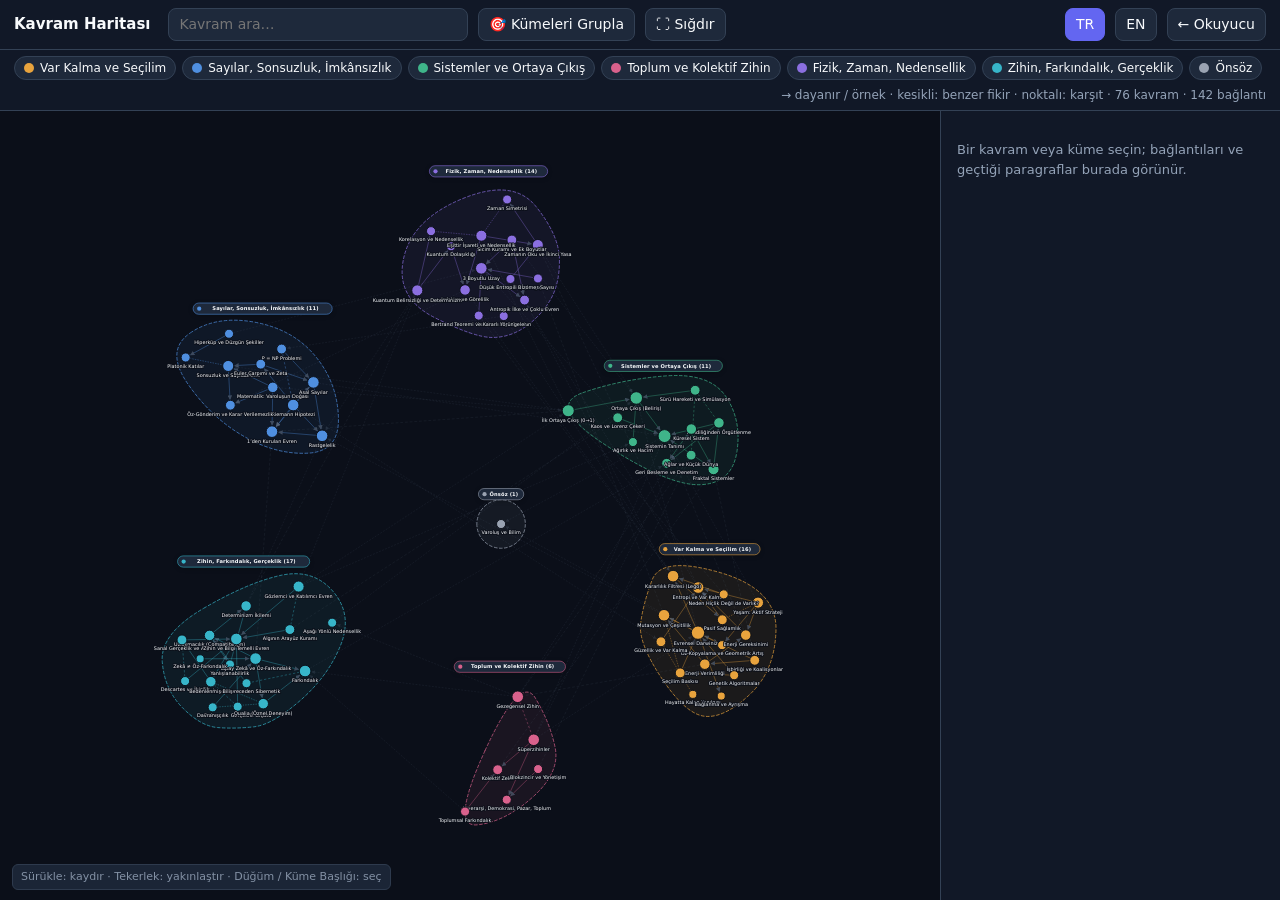
==== graph.html @ cb20a388 "Add files via upload" ====
<!DOCTYPE html>
<html lang="tr" data-theme="dark">
<head>
<meta charset="UTF-8">
<meta name="viewport" content="width=device-width, initial-scale=1">
<title>Kavram Haritası — Varoluşun Detaylı İncelemesi</title>
<style>
:root{--bg:#0B0F19;--panel:#111827;--card:#1E293B;--text:#F8FAFC;--muted:#94A3B8;--line:#334155;--accent:#6366F1;--edge:#64748B}
[data-theme=light]{--bg:#F8FAFC;--panel:#FFFFFF;--card:#F1F5F9;--text:#0F172A;--muted:#64748B;--line:#CBD5E1;--edge:#94A3B8}
[data-theme=sepia]{--bg:#F4ECD8;--panel:#FBF5E6;--card:#EADFC4;--text:#433422;--muted:#7A6A55;--line:#CDBF9F;--edge:#A8977a}
*{box-sizing:border-box}
html,body{height:100%;margin:0}
body{background:var(--bg);color:var(--text);font:14px/1.5 Inter,system-ui,sans-serif;display:flex;flex-direction:column;overflow:hidden}
header{display:flex;gap:10px;align-items:center;padding:8px 14px;background:var(--panel);border-bottom:1px solid var(--line);flex-wrap:wrap}
header h1{font-size:15px;margin:0 8px 0 0;white-space:nowrap}
input,button,a.btn{font:inherit;color:var(--text);background:var(--card);border:1px solid var(--line);border-radius:8px;padding:5px 10px;text-decoration:none;cursor:pointer;transition:background .15s, border-color .15s}
input{cursor:text;min-width:180px;flex:1;max-width:300px}
button.on{background:var(--accent);border-color:var(--accent);color:#fff}
button:hover,a.btn:hover{border-color:var(--accent)}
.spacer{flex:1}
#legend{display:flex;gap:6px;flex-wrap:wrap;padding:6px 14px;background:var(--panel);border-bottom:1px solid var(--line);align-items:center;font-size:12px;color:var(--muted)}
.chip{display:inline-flex;gap:6px;align-items:center;padding:2px 9px;border-radius:99px;border:1px solid var(--line);cursor:pointer;color:var(--text);background:var(--card);transition:opacity .15s, transform .15s, border-color .15s}
.chip i{width:10px;height:10px;border-radius:50%;display:inline-block}
.chip.off{opacity:.35}
.chip:hover{border-color:var(--accent)}
main{flex:1;display:flex;min-height:0}
#stage{flex:1;position:relative;min-width:0}
svg{width:100%;height:100%;display:block;touch-action:none;cursor:grab}
svg:active{cursor:grabbing}

/* Cluster Hulls & Badges */
.cluster-hull{fill-opacity:0.07;stroke-width:1.5;stroke-dasharray:6 5;stroke-linecap:round;stroke-linejoin:round;transition:fill-opacity .25s ease, stroke-opacity .25s ease, stroke-width .25s ease;cursor:pointer}
.cluster-hull:hover,.cluster-hull.highlight{fill-opacity:0.18;stroke-opacity:0.85;stroke-width:2.2}
.cluster-hull.dim{opacity:0.12}

.cluster-badge{cursor:pointer;user-select:none;transition:opacity .18s ease}
.cluster-badge rect{fill:var(--card);stroke:var(--line);stroke-width:1.2;rx:12px;filter:drop-shadow(0 2px 5px rgba(0,0,0,0.25));transition:stroke-width .18s ease, filter .18s ease}
.cluster-badge:hover rect,.cluster-badge.highlight rect{stroke-width:2.4px !important;filter:drop-shadow(0 3px 10px rgba(0,0,0,0.45))}
.cluster-badge text{font-size:11px;font-weight:600;letter-spacing:.02em;fill:var(--text);paint-order:stroke fill;stroke:var(--card);stroke-width:2px;pointer-events:none}
.cluster-badge circle{pointer-events:none}
.cluster-badge.dim{opacity:0.18}

/* Edges */
.edge{stroke:var(--edge);stroke-width:1.3;fill:none;transition:stroke-opacity .2s, stroke-width .2s, opacity .2s}
.edge.analogy{stroke-dasharray:5 4}
.edge.contrast{stroke-dasharray:1.5 4;stroke-linecap:round;stroke-width:2}
.edge.inferred{opacity:.55}
.edge.intra-group{stroke-width:1.4;opacity:0.55}
.edge.inter-group{stroke-width:1.1;opacity:0.22;stroke-dasharray:4 3}
.edge.inter-group.analogy{stroke-dasharray:6 4}
.edge.inter-group.contrast{stroke-dasharray:2 4}
.edge.highlighted{opacity:1 !important;stroke-width:2.4 !important;stroke:var(--text) !important}

/* Nodes */
.node{cursor:pointer}
.node circle{stroke:var(--bg);stroke-width:2;transition:transform .15s, stroke-width .15s}
.node:hover circle{stroke-width:3}
.node text{font-size:10.5px;font-weight:500;fill:var(--text);text-anchor:middle;paint-order:stroke fill;stroke:var(--bg);stroke-width:3.5px;stroke-linejoin:round;pointer-events:none}
.node.sel circle{stroke:var(--text);stroke-width:3.5}
.dim{opacity:.12}
.hide{display:none}

/* Side Panel */
aside{width:340px;background:var(--panel);border-left:1px solid var(--line);overflow:auto;padding:16px}
aside h2{margin:0 0 4px;font-size:18px}
aside h3{font-size:11px;text-transform:uppercase;letter-spacing:.06em;color:var(--muted);margin:16px 0 6px}
.badge{display:inline-block;font-size:11px;padding:1px 8px;border-radius:99px;color:#fff}
.sum{margin:10px 0;line-height:1.45}
.item{display:block;width:100%;text-align:left;margin:0 0 6px;padding:6px 9px;background:var(--card);border:1px solid var(--line);border-radius:8px;color:var(--text);text-decoration:none;cursor:pointer}
.item small{display:block;color:var(--muted);font-size:12px;line-height:1.35;margin-top:2px}
.item:hover{border-color:var(--accent)}
.q{color:#F59E0B;font-size:11px}
.hint{color:var(--muted);font-size:13px}
#tip{position:absolute;left:12px;bottom:10px;font-size:11px;color:var(--muted);pointer-events:none;background:var(--card);padding:4px 8px;border-radius:6px;border:1px solid var(--line);opacity:.88}
@media(max-width:760px){main{flex-direction:column}aside{width:100%;height:42%;border-left:0;border-top:1px solid var(--line)}}
</style>
</head>
<body>
<header>
  <h1 id="ttl"></h1>
  <input id="q" type="search" autocomplete="off">
  <button id="btn-recluster"></button>
  <button id="btn-fit"></button>
  <span class="spacer"></span>
  <button id="l-tr">TR</button><button id="l-en">EN</button>
  <a class="btn" id="reader" href="index.html"></a>
</header>
<div id="legend"></div>
<main>
  <div id="stage">
    <svg id="svg">
      <defs><marker id="arr" viewBox="0 0 8 8" refX="7" refY="4" markerWidth="7" markerHeight="7" orient="auto"><path d="M0,0L8,4L0,8z" style="fill:var(--edge)"/></marker></defs>
      <g id="view">
        <g id="H"></g>
        <g id="E"></g>
        <g id="N"></g>
        <g id="B"></g>
      </g>
    </svg>
    <div id="tip"></div>
  </div>
  <aside id="panel"></aside>
</main>

<script src="data.js"></script>
<script src="graph.js"></script>
<script>
(function(){
const D = window.BOOK_DATA, G = window.BOOK_GRAPH;
const $ = id => document.getElementById(id);
const esc = s => String(s).replace(/[&<>"]/g, c => ({'&':'&amp;','<':'&lt;','>':'&gt;','"':'&quot;'}[c]));
const NS = 'http://www.w3.org/2000/svg';
const mk = (tag, attrs, parent) => { const e = document.createElementNS(NS, tag); for (const k in attrs) e.setAttribute(k, attrs[k]); if (parent) parent.appendChild(e); return e; };

document.documentElement.dataset.theme = localStorage.getItem('varolus_theme') || 'dark';
let lang = localStorage.getItem('varolus_graph_lang') === 'en' ? 'en' : 'tr';

const UI = {
  tr: {
    title: 'Kavram Haritası', search: 'Kavram ara…', reader: '← Okuyucu',
    recluster: '🎯 Kümeleri Grupla', fit: '⛶ Sığdır',
    tip: 'Sürükle: kaydır · Tekerlek: yakınlaştır · Düğüm / Küme Başlığı: seç',
    empty: 'Bir kavram veya küme seçin; bağlantıları ve geçtiği paragraflar burada görünür.',
    appears: 'Kitapta geçtiği yerler', mention: 'geçtiği yer', inferred: 'taslak yorum — gözden geçirilmeli',
    cross: 'bölüm atfı', stats: (n,e)=>`${n} kavram · ${e} bağlantı`,
    s: { bo: 'Dayandığı kavramlar', bi: 'Üzerine kurulanlar', eo: 'Örneği olduğu', ei: 'Örnekleri', an: 'Benzer fikirler', co: 'Karşıt kavramlar' },
    legend: '→ dayanır / örnek · kesikli: benzer fikir · noktalı: karşıt'
  },
  en: {
    title: 'Concept Map', search: 'Search concepts…', reader: '← Reader',
    recluster: '🎯 Group Clusters', fit: '⛶ Fit View',
    tip: 'Drag: pan · Wheel: zoom · Node / Cluster Header: select',
    empty: 'Select a concept or cluster to see its links and relevant passages.',
    appears: 'Where it appears', mention: 'mention', inferred: 'draft reading — needs review',
    cross: 'chapter cross-reference', stats: (n,e)=>`${n} concepts · ${e} links`,
    s: { bo: 'Builds on', bi: 'Built on by', eo: 'Is an example of', ei: 'Examples', an: 'Analogous ideas', co: 'Contrasts with' },
    legend: '→ builds on / example · dashed: analogy · dotted: contrast'
  }
};
const t = () => UI[lang];
const nm = n => lang === 'en' ? n.en : n.tr;
const chap = id => D.find(c => String(c.id) === id);
const chTitle = id => { const c = chap(id); return c ? (lang === 'en' && c.titleEn ? c.titleEn : c.title) : id; };

// ---------- model & cluster anchors ----------
// Coherent intellectual ring layout around the center:
const ringGroups = ['physics', 'system', 'persist', 'society', 'mind', 'math'];
const R = 640;
ringGroups.forEach((k, i) => {
  const a = -Math.PI / 2 + (i * Math.PI * 2) / ringGroups.length;
  if (G.groups[k]) {
    G.groups[k].ax = Math.round(Math.cos(a) * R);
    G.groups[k].ay = Math.round(Math.sin(a) * R);
  }
});
// Place the preface / meta hub in the center:
if (G.groups.meta) {
  G.groups.meta.ax = 0;
  G.groups.meta.ay = -30;
}

const nodes = G.nodes.map(n => Object.assign({}, n, {
  r: 6 + Math.sqrt(n.degree) * 2.6,
  x: 0, y: 0, vx: 0, vy: 0, fx: null, fy: null
}));
const byId = Object.fromEntries(nodes.map(n => [n.id, n]));
const edges = G.edges.map(e => {
  const s = byId[e.source], t = byId[e.target];
  const isInterGroup = s.group !== t.group;
  return Object.assign({}, e, { s, t, isInterGroup });
});
const gKeys = Object.keys(G.groups);
const hiddenG = new Set();
let selected = null, hover = null, groupHover = null, matches = null;

// Initialize nodes clustered near their respective group anchor:
function initPositions() {
  nodes.forEach(n => {
    const g = G.groups[n.group];
    n.x = g.ax + (Math.random() - 0.5) * 160;
    n.y = g.ay + (Math.random() - 0.5) * 160;
    n.vx = 0; n.vy = 0;
  });
}
initPositions();

// ---------- multi-factor physics layout ----------
let alpha = 1, raf = 0;
function tick() {
  const a = alpha, N = nodes.length;

  // 1. Repulsion between all nodes + extra boundary repulsion between distinct groups
  for (let i = 0; i < N; i++) {
    const p = nodes[i];
    for (let j = i + 1; j < N; j++) {
      const q = nodes[j];
      let dx = q.x - p.x, dy = q.y - p.y;
      let d2 = dx * dx + dy * dy || 1;
      const d = Math.sqrt(d2);
      const sameGroup = p.group === q.group;
      const min = p.r + q.r + (sameGroup ? 34 : 50);

      let f = (sameGroup ? 4800 : 7500) * a / d2;
      if (d < min) {
        f += (min - d) * (sameGroup ? 0.12 : 0.22);
      }
      if (!sameGroup && d < 260) {
        f += (260 - d) * 0.025 * a;
      }

      dx /= d; dy /= d;
      p.vx -= dx * f; p.vy -= dy * f;
      q.vx += dx * f; q.vy += dy * f;
    }
  }

  // 2. Edge forces (compact intra-group springs, gentle cross-cluster bridges)
  for (const e of edges) {
    const p = e.s, q = e.t;
    let dx = q.x - p.x, dy = q.y - p.y;
    const d = Math.sqrt(dx * dx + dy * dy) || 1;
    dx /= d; dy /= d;

    if (p.group === q.group) {
      const targetD = 78 + p.r + q.r;
      const f = (d - targetD) * 0.04 * a * 3;
      p.vx += dx * f; p.vy += dy * f;
      q.vx -= dx * f; q.vy -= dy * f;
    } else {
      const targetD = 340 + p.r + q.r;
      const f = (d - targetD) * 0.005 * a * 3;
      p.vx += dx * f; p.vy += dy * f;
      q.vx -= dx * f; q.vy -= dy * f;
    }
  }

  // 3. Group center gravity & damping
  for (const n of nodes) {
    const g = G.groups[n.group];
    n.vx += (g.ax - n.x) * 0.032 * a;
    n.vy += (g.ay - n.y) * 0.032 * a;

    if (n.fx !== null) {
      n.x = n.fx; n.y = n.fy; n.vx = 0; n.vy = 0;
    } else {
      n.vx *= 0.78; n.vy *= 0.78;
      n.x += n.vx; n.y += n.vy;
    }
  }

  alpha *= 0.985;
}

function frame() { raf = 0; if (alpha > 0.015) { tick(); draw(); raf = requestAnimationFrame(frame); } }
function run(a) { alpha = Math.max(alpha, a); if (!raf) raf = requestAnimationFrame(frame); }

// Settle initial positions cleanly:
for (let i = 0; i < 360; i++) tick();
alpha = 0.01;

// ---------- geometry helpers: convex hull & smooth hulls ----------
function getConvexHull(pts) {
  if (pts.length <= 2) return pts.slice();
  const sorted = pts.slice().sort((a, b) => a.x === b.x ? a.y - b.y : a.x - b.x);
  const cross = (o, a, b) => (a.x - o.x) * (b.y - o.y) - (a.y - o.y) * (b.x - o.x);
  const lower = [];
  for (const p of sorted) {
    while (lower.length >= 2 && cross(lower[lower.length - 2], lower[lower.length - 1], p) <= 0) lower.pop();
    lower.push(p);
  }
  const upper = [];
  for (let i = sorted.length - 1; i >= 0; i--) {
    const p = sorted[i];
    while (upper.length >= 2 && cross(upper[upper.length - 2], upper[upper.length - 1], p) <= 0) upper.pop();
    upper.push(p);
  }
  lower.pop();
  upper.pop();
  return lower.concat(upper);
}

function computeHullAndBadge(gNodes) {
  if (gNodes.length === 1) {
    const p = gNodes[0], r = p.r + 42;
    const pathD = `M ${p.x - r},${p.y} A ${r},${r} 0 1,0 ${p.x + r},${p.y} A ${r},${r} 0 1,0 ${p.x - r},${p.y} Z`;
    return { pathD, badgeX: p.x, badgeY: p.y - r - 12 };
  }

  if (gNodes.length === 2) {
    const [a, b] = gNodes;
    const dx = b.x - a.x, dy = b.y - a.y, len = Math.hypot(dx, dy) || 1;
    const r = Math.max(a.r, b.r) + 40;
    const nx = (-dy / len) * r, ny = (dx / len) * r;
    const pathD = `M ${a.x + nx},${a.y + ny} L ${b.x + nx},${b.y + ny} A ${r},${r} 0 0,1 ${b.x - nx},${b.y - ny} L ${a.x - nx},${a.y - ny} A ${r},${r} 0 0,1 ${a.x + nx},${a.y + ny} Z`;
    const cx = (a.x + b.x) / 2, minY = Math.min(a.y, b.y) - r;
    return { pathD, badgeX: cx, badgeY: minY - 12 };
  }

  // 3+ nodes: convex hull + radial expansion + smooth bezier midpoints
  const hull = getConvexHull(gNodes);
  let cx = 0, cy = 0;
  for (const p of gNodes) { cx += p.x; cy += p.y; }
  cx /= gNodes.length; cy /= gNodes.length;

  const padded = hull.map(p => {
    const dx = p.x - cx, dy = p.y - cy;
    const dist = Math.hypot(dx, dy) || 1;
    const pad = 38 + (p.r || 10);
    return { x: p.x + (dx / dist) * pad, y: p.y + (dy / dist) * pad };
  });

  const n = padded.length;
  let pathD = '';
  if (n >= 3) {
    for (let i = 0; i < n; i++) {
      const p1 = padded[i];
      const p2 = padded[(i + 1) % n];
      const mx = (p1.x + p2.x) / 2;
      const my = (p1.y + p2.y) / 2;
      if (i === 0) pathD += `M ${mx},${my} `;
      const nextP = padded[(i + 2) % n];
      const nextMidX = (p2.x + nextP.x) / 2;
      const nextMidY = (p2.y + nextP.y) / 2;
      pathD += `Q ${p2.x},${p2.y} ${nextMidX},${nextMidY} `;
    }
    pathD += 'Z';
  }

  let minY = 1e9;
  for (const p of padded) { if (p.y < minY) minY = p.y; }

  return { pathD, badgeX: cx, badgeY: minY - 14 };
}

// ---------- DOM Elements ----------
const gH = $('H'), gE = $('E'), gN = $('N'), gB = $('B'), svg = $('svg'), view = { x: 0, y: 0, k: 1 };

// Cluster Hulls
const hulls = {};
gKeys.forEach(k => {
  const g = G.groups[k];
  const el = mk('path', {
    class: 'cluster-hull',
    'data-group': k,
    fill: g.color,
    stroke: g.color
  }, gH);
  el.addEventListener('mouseenter', () => { groupHover = k; refresh(); });
  el.addEventListener('mouseleave', () => { groupHover = null; refresh(); });
  el.addEventListener('click', (e) => { e.stopPropagation(); focusCluster(k); });
  hulls[k] = el;
});

// Edges
edges.forEach(e => {
  const cls = 'edge ' + e.type + (e.origin === 'inferred' ? ' inferred' : '') + (e.isInterGroup ? ' inter-group' : ' intra-group');
  e.el = mk('line', { class: cls }, gE);
  if (!e.isInterGroup) {
    e.el.style.stroke = G.groups[e.s.group].color;
  }
  if (e.type === 'builds-on' || e.type === 'example-of') {
    e.el.setAttribute('marker-end', 'url(#arr)');
  }
});

// Nodes
nodes.forEach(n => {
  n.el = mk('g', { class: 'node', 'data-id': n.id }, gN);
  mk('circle', { r: n.r, fill: G.groups[n.group].color }, n.el);
  n.txt = mk('text', { y: n.r + 12 }, n.el);
});

// Cluster Badges (Headers)
const badges = {};
gKeys.forEach(k => {
  const g = G.groups[k];
  const el = mk('g', { class: 'cluster-badge', 'data-group': k }, gB);
  const rect = mk('rect', {}, el);
  const dot = mk('circle', { r: 4.5, fill: g.color }, el);
  const txt = mk('text', { 'text-anchor': 'middle' }, el);
  el.addEventListener('mouseenter', () => { groupHover = k; refresh(); });
  el.addEventListener('mouseleave', () => { groupHover = null; refresh(); });
  el.addEventListener('click', (e) => { e.stopPropagation(); focusCluster(k); });
  badges[k] = { el, rect, dot, txt };
});

function draw() {
  // 1. Edges
  for (const e of edges) {
    const p = e.s, q = e.t;
    let dx = q.x - p.x, dy = q.y - p.y;
    const d = Math.sqrt(dx * dx + dy * dy) || 1;
    dx /= d; dy /= d;
    const arrow = e.type === 'builds-on' || e.type === 'example-of';
    e.el.setAttribute('x1', p.x + dx * p.r);
    e.el.setAttribute('y1', p.y + dy * p.r);
    e.el.setAttribute('x2', q.x - dx * (q.r + (arrow ? 2 : 0)));
    e.el.setAttribute('y2', q.y - dy * (q.r + (arrow ? 2 : 0)));
  }

  // 2. Nodes
  for (const n of nodes) {
    n.el.setAttribute('transform', `translate(${n.x},${n.y})`);
  }

  // 3. Cluster Hulls & Badges
  for (const k of gKeys) {
    const gNodes = nodes.filter(n => n.group === k && !hiddenG.has(k));
    const hullEl = hulls[k];
    const badge = badges[k];

    if (gNodes.length === 0 || hiddenG.has(k)) {
      if (hullEl) hullEl.setAttribute('d', '');
      if (badge) badge.el.style.display = 'none';
      continue;
    }
    if (badge) badge.el.style.display = '';

    const { pathD, badgeX, badgeY } = computeHullAndBadge(gNodes);
    if (hullEl) hullEl.setAttribute('d', pathD);
    if (badge) badge.el.setAttribute('transform', `translate(${badgeX},${badgeY})`);
  }
}

function applyView() { $('view').setAttribute('transform', `translate(${view.x},${view.y}) scale(${view.k})`); }

function fit(immediate) {
  const w = svg.clientWidth || (window.innerWidth - 340), h = svg.clientHeight || (window.innerHeight - 80);
  let x0 = 1e9, x1 = -1e9, y0 = 1e9, y1 = -1e9;
  for (const n of nodes) {
    if (hiddenG.has(n.group)) continue;
    x0 = Math.min(x0, n.x - 70); x1 = Math.max(x1, n.x + 70);
    y0 = Math.min(y0, n.y - 50); y1 = Math.max(y1, n.y + 50);
  }
  if (x0 > x1) { x0 = -500; x1 = 500; y0 = -500; y1 = 500; }
  const pad = 65;
  const kw = (w - pad * 2) / (x1 - x0);
  const kh = (h - pad * 2) / (y1 - y0);
  const targetK = Math.min(Math.max(Math.min(kw, kh), 0.2), 1.25);
  const targetX = w / 2 - ((x0 + x1) / 2) * targetK;
  const targetY = h / 2 - ((y0 + y1) / 2) * targetK;
  if (immediate) {
    if (viewAnim) cancelAnimationFrame(viewAnim);
    view.x = targetX; view.y = targetY; view.k = targetK;
    applyView();
  } else {
    animateView(targetX, targetY, targetK);
  }
}

let viewAnim = null;
function animateView(tx, ty, tk) {
  if (viewAnim) cancelAnimationFrame(viewAnim);
  const sx = view.x, sy = view.y, sk = view.k;
  const start = performance.now(), duration = 320;
  function step(now) {
    const t = Math.min((now - start) / duration, 1);
    const ease = t < 0.5 ? 2 * t * t : -1 + (4 - 2 * t) * t;
    view.x = sx + (tx - sx) * ease;
    view.y = sy + (ty - sy) * ease;
    view.k = sk + (tk - sk) * ease;
    applyView();
    if (t < 1) viewAnim = requestAnimationFrame(step);
    else viewAnim = null;
  }
  viewAnim = requestAnimationFrame(step);
}

function focusCluster(k) {
  const gNodes = nodes.filter(n => n.group === k && !hiddenG.has(k));
  if (!gNodes.length) return;
  let x0 = 1e9, x1 = -1e9, y0 = 1e9, y1 = -1e9;
  for (const n of gNodes) {
    x0 = Math.min(x0, n.x - 80); x1 = Math.max(x1, n.x + 80);
    y0 = Math.min(y0, n.y - 70); y1 = Math.max(y1, n.y + 70);
  }
  const w = svg.clientWidth, h = svg.clientHeight;
  const kw = (w - 120) / (x1 - x0);
  const kh = (h - 120) / (y1 - y0);
  const targetK = Math.min(Math.max(Math.min(kw, kh), 0.4), 1.6);
  const targetX = w / 2 - ((x0 + x1) / 2) * targetK;
  const targetY = h / 2 - ((y0 + y1) / 2) * targetK;
  animateView(targetX, targetY, targetK);
}

function recluster() {
  initPositions();
  alpha = 1;
  for (let i = 0; i < 360; i++) tick();
  alpha = 0.01;
  draw();
  fit();
}

function focusSet() {
  const f = hover || selected; if (!f) return null;
  const s = new Set([f]); edges.forEach(e => { if (e.source === f) s.add(e.target); if (e.target === f) s.add(e.source); }); return s;
}

function refresh() {
  const fs = focusSet(), f = hover || selected;
  for (const n of nodes) {
    const vis = !hiddenG.has(n.group);
    n.el.classList.toggle('hide', !vis);
    let dim = false;
    if (fs && !fs.has(n.id)) dim = true;
    if (matches && !matches.has(n.id)) dim = true;
    if (groupHover && n.group !== groupHover && (!fs || !fs.has(n.id))) dim = true;
    n.el.classList.toggle('dim', dim);
    n.el.classList.toggle('sel', n.id === selected);
  }

  for (const e of edges) {
    const hide = hiddenG.has(e.s.group) || hiddenG.has(e.t.group);
    e.el.classList.toggle('hide', hide);
    const incidentToFocus = f && (e.source === f || e.target === f);
    let dim = false;
    if (f && !incidentToFocus) dim = true;
    if (matches && !(matches.has(e.source) && matches.has(e.target))) dim = true;
    if (groupHover && e.s.group !== groupHover && e.t.group !== groupHover && !incidentToFocus) dim = true;

    e.el.classList.toggle('dim', dim);
    e.el.classList.toggle('highlighted', incidentToFocus);
  }

  for (const k of gKeys) {
    const h = hulls[k], b = badges[k];
    if (!h) continue;
    const isGroupActive = groupHover === k;
    const isGroupDim = (groupHover && groupHover !== k) || (selected && byId[selected] && byId[selected].group !== k);
    h.classList.toggle('highlight', isGroupActive);
    h.classList.toggle('dim', isGroupDim && !isGroupActive);
    if (b) {
      b.el.classList.toggle('highlight', isGroupActive);
      b.el.classList.toggle('dim', isGroupDim && !isGroupActive);
    }
  }
}

// ---------- panel ----------
function panel() {
  const P = $('panel'), n = selected && byId[selected];
  if (!n) { P.innerHTML = `<p class="hint">${t().empty}</p>`; return; }
  const g = G.groups[n.group], u = t();
  const nb = (id, why, origin) => { const m = byId[id]; return `<button class="item" data-go="${id}">${esc(nm(m))}<small>${esc(why)}${origin === 'inferred' ? ` <span class="q">● ${u.inferred}</span>` : ''}</small></button>`; };
  const sec = (key, arr) => arr.length ? `<h3>${u.s[key]} (${arr.length})</h3>` + arr.join('') : '';
  const why = e => lang === 'en' ? e.whyEn : e.whyTr;
  const out = ty => edges.filter(e => e.source === n.id && e.type === ty).map(e => nb(e.target, why(e), e.origin));
  const inn = ty => edges.filter(e => e.target === n.id && e.type === ty).map(e => nb(e.source, why(e), e.origin));
  const both = ty => edges.filter(e => e.type === ty && (e.source === n.id || e.target === n.id)).map(e => nb(e.source === n.id ? e.target : e.source, why(e), e.origin));
  const apps = n.appearances.map(a => {
    const p = lang === 'en' ? a.paraEn : a.para;
    const lab = a.kind === 'concept' ? (lang === 'en' ? a.labelEn : a.labelTr) : u.mention;
    return `<a class="item" href="index.html#ch=${a.ch}&p=${p}&lang=${lang}">${esc(chTitle(a.ch))}<small>${esc(lab)} · ¶${p + 1}</small></a>`;
  }).join('');
  P.innerHTML = `<h2>${esc(nm(n))}</h2><span class="badge" style="background:${g.color}">${esc(lang === 'en' ? g.en : g.tr)}</span>
    <p class="sum">${esc(lang === 'en' ? n.summaryEn : n.summaryTr)}</p>
    <h3>${u.appears}</h3>${apps}
    ${sec('bo', out('builds-on'))}${sec('bi', inn('builds-on'))}${sec('eo', out('example-of'))}${sec('ei', inn('example-of'))}${sec('an', both('analogy'))}${sec('co', both('contrast'))}`;
  P.scrollTop = 0;
}

function select(id, center) {
  selected = id; refresh(); panel();
  history.replaceState(null, '', id ? '#node=' + id : location.pathname);
  if (id && center) {
    const n = byId[id];
    animateView(svg.clientWidth / 2 - n.x * view.k, svg.clientHeight / 2 - n.y * view.k, view.k);
  }
}

// ---------- interaction ----------
const world = e => { const r = svg.getBoundingClientRect(); return { x: (e.clientX - r.left - view.x) / view.k, y: (e.clientY - r.top - view.y) / view.k }; };
let drag = null;
svg.addEventListener('pointerdown', e => {
  const g = e.target.closest('.node');
  drag = { node: g ? byId[g.dataset.id] : null, sx: e.clientX, sy: e.clientY, vx: view.x, vy: view.y, moved: false };
  svg.setPointerCapture(e.pointerId);
});
svg.addEventListener('pointermove', e => {
  if (!drag) return;
  const dx = e.clientX - drag.sx, dy = e.clientY - drag.sy;
  if (Math.abs(dx) + Math.abs(dy) > 4) drag.moved = true;
  if (!drag.moved) return;
  if (drag.node) { const p = world(e); drag.node.fx = p.x; drag.node.fy = p.y; run(0.25); }
  else { view.x = drag.vx + dx; view.y = drag.vy + dy; applyView(); }
});
svg.addEventListener('pointerup', () => {
  if (!drag) return;
  if (!drag.moved) select(drag.node ? drag.node.id : null);
  if (drag.node) { drag.node.fx = null; drag.node.fy = null; }
  drag = null;
});
svg.addEventListener('wheel', e => {
  e.preventDefault();
  const p = world(e), k = Math.min(3, Math.max(0.2, view.k * (e.deltaY < 0 ? 1.12 : 1 / 1.12)));
  const r = svg.getBoundingClientRect();
  view.k = k; view.x = e.clientX - r.left - p.x * k; view.y = e.clientY - r.top - p.y * k;
  applyView();
}, { passive: false });
svg.addEventListener('mouseover', e => {
  const g = e.target.closest('.node');
  const id = g ? g.dataset.id : null;
  if (id !== hover) { hover = id; refresh(); }
});
svg.addEventListener('mouseleave', () => { hover = null; refresh(); });
$('panel').addEventListener('click', e => { const b = e.target.closest('[data-go]'); if (b) select(b.dataset.go, true); });
document.addEventListener('keydown', e => {
  if (e.key === 'Escape') {
    $('q').value = ''; matches = null; groupHover = null; select(null);
  }
});

$('q').addEventListener('input', e => {
  const q = e.target.value.trim().toLocaleLowerCase('tr');
  matches = q ? new Set(nodes.filter(n => (n.tr + ' ' + n.en + ' ' + n.id).toLocaleLowerCase('tr').includes(q)).map(n => n.id)) : null;
  refresh();
});
$('q').addEventListener('keydown', e => { if (e.key === 'Enter' && matches && matches.size) select([...matches][0], true); });
$('l-tr').onclick = () => setLang('tr');
$('l-en').onclick = () => setLang('en');
$('btn-recluster').onclick = recluster;
$('btn-fit').onclick = fit;
window.addEventListener('resize', fit);

// ---------- text / legend ----------
function setLang(l) {
  lang = l; localStorage.setItem('varolus_graph_lang', l); document.documentElement.lang = l;
  $('l-tr').classList.toggle('on', l === 'tr'); $('l-en').classList.toggle('on', l === 'en');
  $('ttl').textContent = t().title;
  $('q').placeholder = t().search;
  $('reader').textContent = t().reader;
  $('tip').textContent = t().tip;
  $('btn-recluster').textContent = t().recluster;
  $('btn-fit').textContent = t().fit;

  nodes.forEach(n => { n.txt.textContent = nm(n); });

  // Update badge labels with language and node counts:
  for (const k of gKeys) {
    const g = G.groups[k];
    const b = badges[k];
    if (!b) continue;
    const count = nodes.filter(n => n.group === k).length;
    const title = (lang === 'en' ? g.en : g.tr) + ` (${count})`;
    b.txt.textContent = title;
    const w = Math.max(title.length * 7.4 + 30, 85);
    b.rect.setAttribute('x', -w / 2);
    b.rect.setAttribute('y', -12);
    b.rect.setAttribute('width', w);
    b.rect.setAttribute('height', 24);
    b.rect.style.stroke = g.color;
    b.dot.setAttribute('cx', -w / 2 + 13);
    b.dot.setAttribute('cy', 0);
    b.txt.setAttribute('x', 6);
    b.txt.setAttribute('y', 3.5);
  }

  legend(); panel();
}

function legend() {
  const L = $('legend'); L.innerHTML = '';
  gKeys.forEach(k => {
    const g = G.groups[k], c = document.createElement('span');
    c.className = 'chip' + (hiddenG.has(k) ? ' off' : '');
    c.innerHTML = `<i style="background:${g.color}"></i>${esc(lang === 'en' ? g.en : g.tr)}`;
    c.onmouseenter = () => { groupHover = k; refresh(); };
    c.onmouseleave = () => { groupHover = null; refresh(); };
    c.onclick = () => {
      hiddenG.has(k) ? hiddenG.delete(k) : hiddenG.add(k);
      legend(); draw(); refresh();
    };
    c.ondblclick = (e) => {
      e.preventDefault();
      focusCluster(k);
    };
    L.appendChild(c);
  });
  const s = document.createElement('span'); s.style.marginLeft = 'auto';
  s.textContent = t().legend + ' · ' + t().stats(nodes.length, edges.length);
  L.appendChild(s);
}

draw();
setLang(lang);
fit(true);
refresh();

const m = location.hash.match(/node=([\w-]+)/);
if (m && byId[m[1]]) select(m[1], true);
})();
</script>
</body>
</html>
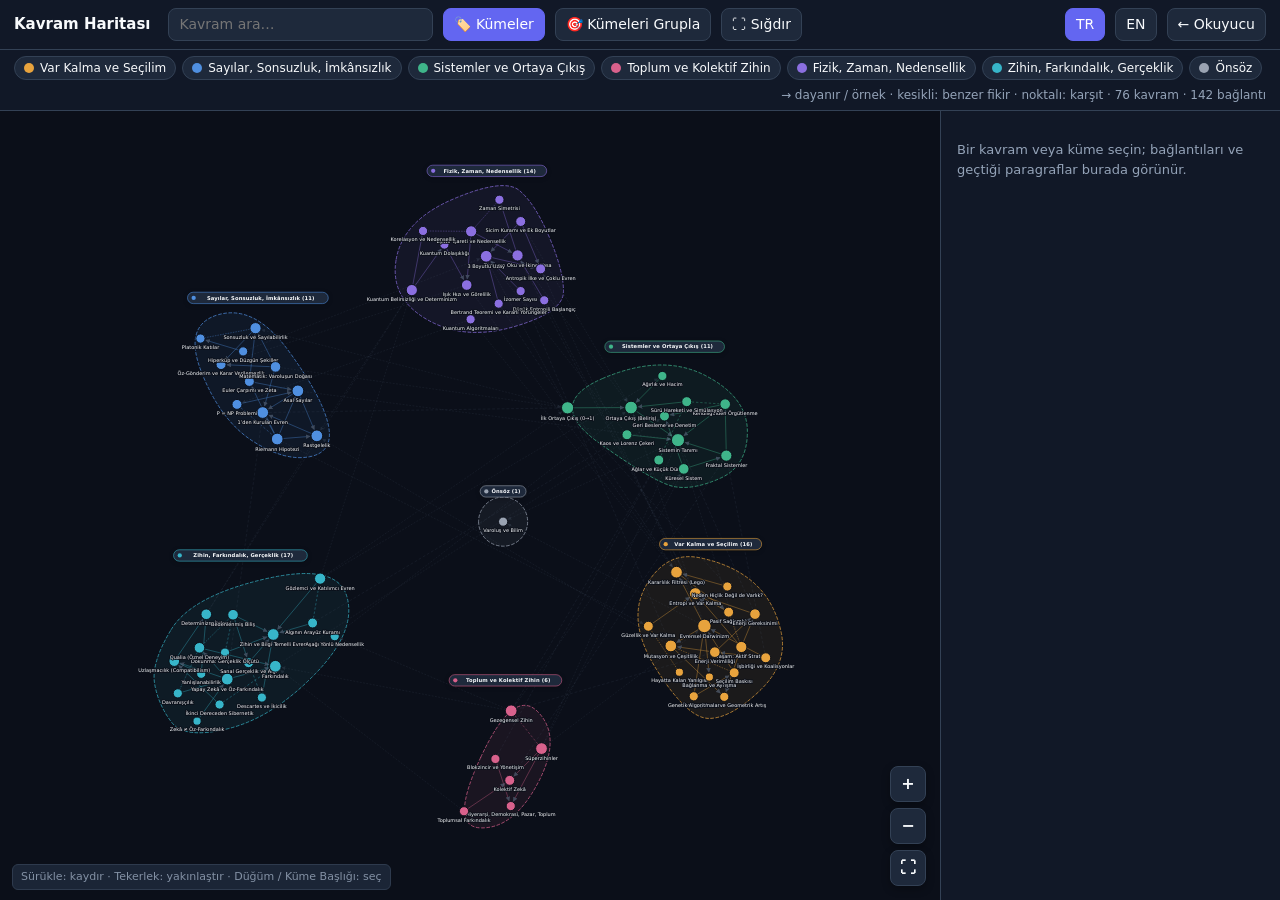
==== commit 00c2782d: "Add files via upload" ====
--- a/graph.html
+++ b/graph.html
@@ -18,11 +18,20 @@
 button.on{background:var(--accent);border-color:var(--accent);color:#fff}
 button:hover,a.btn:hover{border-color:var(--accent)}
 .spacer{flex:1}
-#legend{display:flex;gap:6px;flex-wrap:wrap;padding:6px 14px;background:var(--panel);border-bottom:1px solid var(--line);align-items:center;font-size:12px;color:var(--muted)}
+#legend{display:flex;gap:6px;flex-wrap:wrap;padding:6px 14px;background:var(--panel);border-bottom:1px solid var(--line);align-items:center;font-size:12px;color:var(--muted);transition:opacity .2s ease}
+#legend.collapsed{display:none}
 .chip{display:inline-flex;gap:6px;align-items:center;padding:2px 9px;border-radius:99px;border:1px solid var(--line);cursor:pointer;color:var(--text);background:var(--card);transition:opacity .15s, transform .15s, border-color .15s}
 .chip i{width:10px;height:10px;border-radius:50%;display:inline-block}
 .chip.off{opacity:.35}
 .chip:hover{border-color:var(--accent)}
+#zoom-controls{position:absolute;right:14px;bottom:14px;display:flex;flex-direction:column;gap:6px;z-index:15}
+#zoom-controls button{width:36px;height:36px;display:flex;align-items:center;justify-content:center;background:var(--card);border:1px solid var(--line);border-radius:8px;color:var(--text);font-size:16px;font-weight:600;cursor:pointer;box-shadow:0 3px 8px rgba(0,0,0,0.3);transition:background .15s, border-color .15s, transform .15s;user-select:none}
+#zoom-controls button:active{transform:scale(0.92)}
+#zoom-controls button:hover{border-color:var(--accent)}
+.panel-head{display:flex;justify-content:space-between;align-items:flex-start;gap:8px}
+.close-panel-btn{background:transparent;border:none;color:var(--muted);font-size:18px;cursor:pointer;padding:0 6px;line-height:1;border-radius:4px}
+.close-panel-btn:hover{color:var(--text);background:var(--card)}
+#tip{position:absolute;left:12px;bottom:10px;font-size:11px;color:var(--muted);pointer-events:none;background:var(--card);padding:4px 8px;border-radius:6px;border:1px solid var(--line);opacity:.88;z-index:10}
 main{flex:1;display:flex;min-height:0}
 #stage{flex:1;position:relative;min-width:0}
 svg{width:100%;height:100%;display:block;touch-action:none;cursor:grab}
@@ -71,14 +80,27 @@
 .item:hover{border-color:var(--accent)}
 .q{color:#F59E0B;font-size:11px}
 .hint{color:var(--muted);font-size:13px}
-#tip{position:absolute;left:12px;bottom:10px;font-size:11px;color:var(--muted);pointer-events:none;background:var(--card);padding:4px 8px;border-radius:6px;border:1px solid var(--line);opacity:.88}
-@media(max-width:760px){main{flex-direction:column}aside{width:100%;height:42%;border-left:0;border-top:1px solid var(--line)}}
+
+@media(max-width:760px){
+  header{padding:6px 10px;gap:6px}
+  header h1{font-size:14px}
+  input{min-width:110px;max-width:160px;font-size:12px;padding:4px 8px}
+  input,button,a.btn{padding:4px 8px;font-size:12px}
+  #legend:not(.collapsed){max-height:180px;overflow-y:auto;box-shadow:0 8px 16px rgba(0,0,0,0.4);z-index:25;position:relative}
+  #zoom-controls{right:10px;bottom:10px}
+  #zoom-controls button{width:32px;height:32px;font-size:14px}
+  #tip{font-size:10px;padding:3px 6px;left:8px;bottom:8px}
+  main{flex-direction:column}
+  aside{width:100%;height:45%;border-left:0;border-top:1px solid var(--line);padding:12px}
+  aside h2{font-size:16px}
+}
 </style>
 </head>
 <body>
 <header>
   <h1 id="ttl"></h1>
   <input id="q" type="search" autocomplete="off">
+  <button id="btn-legend-toggle" class="btn" title=""><span id="legend-toggle-icon">🏷️</span> <span id="legend-toggle-text"></span></button>
   <button id="btn-recluster"></button>
   <button id="btn-fit"></button>
   <span class="spacer"></span>
@@ -97,6 +119,11 @@
         <g id="B"></g>
       </g>
     </svg>
+    <div id="zoom-controls">
+      <button id="btn-zoom-in" title="Yakınlaştır">+</button>
+      <button id="btn-zoom-out" title="Uzaklaştır">−</button>
+      <button id="btn-zoom-fit" title="Sığdır">⛶</button>
+    </div>
     <div id="tip"></div>
   </div>
   <aside id="panel"></aside>
@@ -119,7 +146,10 @@
   tr: {
     title: 'Kavram Haritası', search: 'Kavram ara…', reader: '← Okuyucu',
     recluster: '🎯 Kümeleri Grupla', fit: '⛶ Sığdır',
+    legendToggle: 'Kümeler', legendToggleTitle: 'Küme menüsünü göster/gizle',
+    zoomIn: 'Yakınlaştır', zoomOut: 'Uzaklaştır', zoomFit: 'Tümünü Sığdır', close: 'Kapat',
     tip: 'Sürükle: kaydır · Tekerlek: yakınlaştır · Düğüm / Küme Başlığı: seç',
+    tipTouch: 'İki parmak: yakınlaştır · Sürükle: kaydır · Dokun: seç',
     empty: 'Bir kavram veya küme seçin; bağlantıları ve geçtiği paragraflar burada görünür.',
     appears: 'Kitapta geçtiği yerler', mention: 'geçtiği yer', inferred: 'taslak yorum — gözden geçirilmeli',
     cross: 'bölüm atfı', stats: (n,e)=>`${n} kavram · ${e} bağlantı`,
@@ -129,7 +159,10 @@
   en: {
     title: 'Concept Map', search: 'Search concepts…', reader: '← Reader',
     recluster: '🎯 Group Clusters', fit: '⛶ Fit View',
+    legendToggle: 'Groups', legendToggleTitle: 'Toggle groups menu',
+    zoomIn: 'Zoom in', zoomOut: 'Zoom out', zoomFit: 'Fit view', close: 'Close',
     tip: 'Drag: pan · Wheel: zoom · Node / Cluster Header: select',
+    tipTouch: 'Pinch: zoom · Drag: pan · Tap: select',
     empty: 'Select a concept or cluster to see its links and relevant passages.',
     appears: 'Where it appears', mention: 'mention', inferred: 'draft reading — needs review',
     cross: 'chapter cross-reference', stats: (n,e)=>`${n} concepts · ${e} links`,
@@ -553,7 +586,11 @@
     const lab = a.kind === 'concept' ? (lang === 'en' ? a.labelEn : a.labelTr) : u.mention;
     return `<a class="item" href="index.html#ch=${a.ch}&p=${p}&lang=${lang}">${esc(chTitle(a.ch))}<small>${esc(lab)} · ¶${p + 1}</small></a>`;
   }).join('');
-  P.innerHTML = `<h2>${esc(nm(n))}</h2><span class="badge" style="background:${g.color}">${esc(lang === 'en' ? g.en : g.tr)}</span>
+  P.innerHTML = `<div class="panel-head">
+      <h2>${esc(nm(n))}</h2>
+      <button type="button" class="close-panel-btn" id="close-panel-btn" title="${esc(u.close)}">✕</button>
+    </div>
+    <span class="badge" style="background:${g.color}">${esc(lang === 'en' ? g.en : g.tr)}</span>
     <p class="sum">${esc(lang === 'en' ? n.summaryEn : n.summaryTr)}</p>
     <h3>${u.appears}</h3>${apps}
     ${sec('bo', out('builds-on'))}${sec('bi', inn('builds-on'))}${sec('eo', out('example-of'))}${sec('ei', inn('example-of'))}${sec('an', both('analogy'))}${sec('co', both('contrast'))}`;
@@ -569,42 +606,179 @@
   }
 }
 
-// ---------- interaction ----------
+// ---------- interaction (touch pinch-zoom, multi-pointer, pan & controls) ----------
 const world = e => { const r = svg.getBoundingClientRect(); return { x: (e.clientX - r.left - view.x) / view.k, y: (e.clientY - r.top - view.y) / view.k }; };
+const pointers = new Map();
+let pinchStart = null;
 let drag = null;
+
 svg.addEventListener('pointerdown', e => {
-  const g = e.target.closest('.node');
-  drag = { node: g ? byId[g.dataset.id] : null, sx: e.clientX, sy: e.clientY, vx: view.x, vy: view.y, moved: false };
-  svg.setPointerCapture(e.pointerId);
-});
+  pointers.set(e.pointerId, { x: e.clientX, y: e.clientY });
+  try { svg.setPointerCapture(e.pointerId); } catch(err) {}
+
+  if (pointers.size === 1) {
+    const g = e.target.closest('.node');
+    drag = {
+      node: g ? byId[g.dataset.id] : null,
+      sx: e.clientX,
+      sy: e.clientY,
+      vx: view.x,
+      vy: view.y,
+      moved: false
+    };
+  } else if (pointers.size === 2) {
+    // 2-finger gesture starts -> cancel node dragging and begin pinch-zoom
+    if (drag && drag.node) {
+      drag.node.fx = null;
+      drag.node.fy = null;
+    }
+    drag = null;
+
+    const pts = Array.from(pointers.values());
+    const dist = Math.hypot(pts[0].x - pts[1].x, pts[0].y - pts[1].y) || 1;
+    const midX = (pts[0].x + pts[1].x) / 2;
+    const midY = (pts[0].y + pts[1].y) / 2;
+    const r = svg.getBoundingClientRect();
+    pinchStart = {
+      dist,
+      startK: view.k,
+      worldMid: {
+        x: (midX - r.left - view.x) / view.k,
+        y: (midY - r.top - view.y) / view.k
+      }
+    };
+  }
+});
+
 svg.addEventListener('pointermove', e => {
+  if (!pointers.has(e.pointerId)) return;
+  pointers.set(e.pointerId, { x: e.clientX, y: e.clientY });
+
+  // Two-finger pinch to zoom & pan simultaneously
+  if (pointers.size === 2 && pinchStart) {
+    const pts = Array.from(pointers.values());
+    const newDist = Math.hypot(pts[0].x - pts[1].x, pts[0].y - pts[1].y) || 1;
+    const midX = (pts[0].x + pts[1].x) / 2;
+    const midY = (pts[0].y + pts[1].y) / 2;
+    const scale = newDist / pinchStart.dist;
+    const newK = Math.min(3.5, Math.max(0.15, pinchStart.startK * scale));
+    const r = svg.getBoundingClientRect();
+
+    view.k = newK;
+    view.x = midX - r.left - pinchStart.worldMid.x * newK;
+    view.y = midY - r.top - pinchStart.worldMid.y * newK;
+    applyView();
+    return;
+  }
+
+  // Single-finger drag (pan canvas or move node)
   if (!drag) return;
   const dx = e.clientX - drag.sx, dy = e.clientY - drag.sy;
   if (Math.abs(dx) + Math.abs(dy) > 4) drag.moved = true;
   if (!drag.moved) return;
-  if (drag.node) { const p = world(e); drag.node.fx = p.x; drag.node.fy = p.y; run(0.25); }
-  else { view.x = drag.vx + dx; view.y = drag.vy + dy; applyView(); }
-});
-svg.addEventListener('pointerup', () => {
-  if (!drag) return;
-  if (!drag.moved) select(drag.node ? drag.node.id : null);
-  if (drag.node) { drag.node.fx = null; drag.node.fy = null; }
-  drag = null;
-});
+
+  if (drag.node) {
+    const p = world(e);
+    drag.node.fx = p.x;
+    drag.node.fy = p.y;
+    run(0.25);
+  } else {
+    view.x = drag.vx + dx;
+    view.y = drag.vy + dy;
+    applyView();
+  }
+});
+
+function onPointerEnd(e) {
+  pointers.delete(e.pointerId);
+  try { svg.releasePointerCapture(e.pointerId); } catch(err) {}
+
+  if (pointers.size < 2) {
+    pinchStart = null;
+  }
+
+  if (pointers.size === 0) {
+    if (drag) {
+      if (!drag.moved) select(drag.node ? drag.node.id : null);
+      if (drag.node) {
+        drag.node.fx = null;
+        drag.node.fy = null;
+      }
+      drag = null;
+    }
+  } else if (pointers.size === 1) {
+    const [pt] = pointers.values();
+    drag = {
+      node: null,
+      sx: pt.x,
+      sy: pt.y,
+      vx: view.x,
+      vy: view.y,
+      moved: true
+    };
+  }
+}
+
+svg.addEventListener('pointerup', onPointerEnd);
+svg.addEventListener('pointercancel', onPointerEnd);
+
+// Wheel Zoom
 svg.addEventListener('wheel', e => {
   e.preventDefault();
-  const p = world(e), k = Math.min(3, Math.max(0.2, view.k * (e.deltaY < 0 ? 1.12 : 1 / 1.12)));
+  const p = world(e);
+  const factor = e.deltaY < 0 ? 1.14 : 1 / 1.14;
+  const newK = Math.min(3.5, Math.max(0.15, view.k * factor));
   const r = svg.getBoundingClientRect();
-  view.k = k; view.x = e.clientX - r.left - p.x * k; view.y = e.clientY - r.top - p.y * k;
+  view.k = newK;
+  view.x = e.clientX - r.left - p.x * newK;
+  view.y = e.clientY - r.top - p.y * newK;
   applyView();
 }, { passive: false });
+
+// On-screen Zoom Buttons (+ / − / ⛶)
+function zoomBy(factor) {
+  const cx = svg.clientWidth / 2, cy = svg.clientHeight / 2;
+  const p = { x: (cx - view.x) / view.k, y: (cy - view.y) / view.k };
+  const newK = Math.min(3.5, Math.max(0.15, view.k * factor));
+  animateView(cx - p.x * newK, cy - p.y * newK, newK);
+}
+$('btn-zoom-in').onclick = () => zoomBy(1.28);
+$('btn-zoom-out').onclick = () => zoomBy(1 / 1.28);
+$('btn-zoom-fit').onclick = () => fit();
+
+// Legend Menu Visibility Toggle
+let legendVisible = localStorage.getItem('varolus_legend_open') !== null
+  ? localStorage.getItem('varolus_legend_open') === 'true'
+  : (window.innerWidth > 760);
+
+function updateLegendVisibility() {
+  const L = $('legend'), btn = $('btn-legend-toggle');
+  if (L) L.classList.toggle('collapsed', !legendVisible);
+  if (btn) btn.classList.toggle('on', legendVisible);
+}
+
+function toggleLegend() {
+  legendVisible = !legendVisible;
+  localStorage.setItem('varolus_legend_open', legendVisible);
+  updateLegendVisibility();
+}
+$('btn-legend-toggle').onclick = toggleLegend;
+
 svg.addEventListener('mouseover', e => {
   const g = e.target.closest('.node');
   const id = g ? g.dataset.id : null;
   if (id !== hover) { hover = id; refresh(); }
 });
 svg.addEventListener('mouseleave', () => { hover = null; refresh(); });
-$('panel').addEventListener('click', e => { const b = e.target.closest('[data-go]'); if (b) select(b.dataset.go, true); });
+
+$('panel').addEventListener('click', e => {
+  if (e.target.closest('#close-panel-btn')) {
+    select(null);
+    return;
+  }
+  const b = e.target.closest('[data-go]');
+  if (b) select(b.dataset.go, true);
+});
 document.addEventListener('keydown', e => {
   if (e.key === 'Escape') {
     $('q').value = ''; matches = null; groupHover = null; select(null);
@@ -633,6 +807,14 @@
   $('tip').textContent = t().tip;
   $('btn-recluster').textContent = t().recluster;
   $('btn-fit').textContent = t().fit;
+  $('btn-legend-toggle').title = t().legendToggleTitle;
+  $('legend-toggle-text').textContent = t().legendToggle;
+  $('btn-zoom-in').title = t().zoomIn;
+  $('btn-zoom-out').title = t().zoomOut;
+  $('btn-zoom-fit').title = t().zoomFit;
+  const isTouch = ('ontouchstart' in window) || (navigator.maxTouchPoints > 0);
+  $('tip').textContent = isTouch ? t().tipTouch : t().tip;
+  updateLegendVisibility();
 
   nodes.forEach(n => { n.txt.textContent = nm(n); });
 
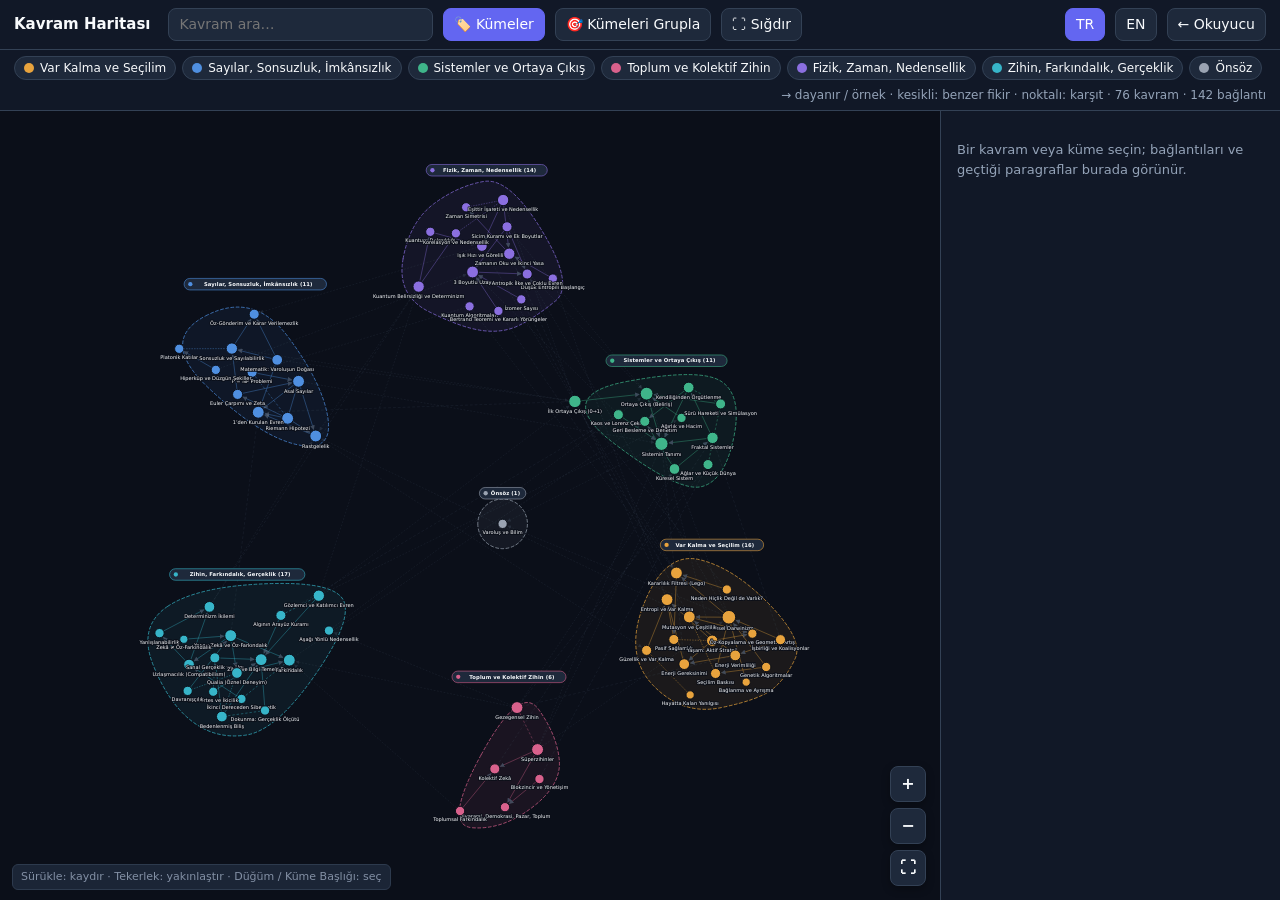
==== commit 9c58d85e: "Add files via upload" ====
--- a/graph.html
+++ b/graph.html
@@ -34,7 +34,8 @@
 #tip{position:absolute;left:12px;bottom:10px;font-size:11px;color:var(--muted);pointer-events:none;background:var(--card);padding:4px 8px;border-radius:6px;border:1px solid var(--line);opacity:.88;z-index:10}
 main{flex:1;display:flex;min-height:0}
 #stage{flex:1;position:relative;min-width:0}
-svg{width:100%;height:100%;display:block;touch-action:none;cursor:grab}
+svg{width:100%;height:100%;display:block;touch-action:none;cursor:grab;transform-origin:0 0;will-change:transform;backface-visibility:hidden}
+#stage{overflow:hidden;contain:layout paint}
 svg:active{cursor:grabbing}
 
 /* Cluster Hulls & Badges */
@@ -43,8 +44,8 @@
 .cluster-hull.dim{opacity:0.12}
 
 .cluster-badge{cursor:pointer;user-select:none;transition:opacity .18s ease}
-.cluster-badge rect{fill:var(--card);stroke:var(--line);stroke-width:1.2;rx:12px;filter:drop-shadow(0 2px 5px rgba(0,0,0,0.25));transition:stroke-width .18s ease, filter .18s ease}
-.cluster-badge:hover rect,.cluster-badge.highlight rect{stroke-width:2.4px !important;filter:drop-shadow(0 3px 10px rgba(0,0,0,0.45))}
+.cluster-badge rect{fill:var(--card);stroke:var(--line);stroke-width:1.2;rx:12px;transition:stroke-width .18s ease}
+.cluster-badge:hover rect,.cluster-badge.highlight rect{stroke-width:2.4px !important}
 .cluster-badge text{font-size:11px;font-weight:600;letter-spacing:.02em;fill:var(--text);paint-order:stroke fill;stroke:var(--card);stroke-width:2px;pointer-events:none}
 .cluster-badge circle{pointer-events:none}
 .cluster-badge.dim{opacity:0.18}
@@ -455,7 +456,23 @@
   }
 }
 
-function applyView() { $('view').setAttribute('transform', `translate(${view.x},${view.y}) scale(${view.k})`); }
+// Zoom/pan is done with a CSS transform on the <svg> layer (handled by the GPU compositor,
+// no re-rasterising). Once the gesture settles, the real SVG transform is committed so it is crisp again.
+const committed = { x: 0, y: 0, k: 1 };
+let commitTimer = 0;
+function commitView() {
+  commitTimer = 0;
+  committed.x = view.x; committed.y = view.y; committed.k = view.k;
+  $('view').setAttribute('transform', `translate(${view.x},${view.y}) scale(${view.k})`);
+  svg.style.transform = '';
+}
+function applyView() {
+  const s = view.k / committed.k;
+  const tx = view.x - committed.x * s, ty = view.y - committed.y * s;
+  svg.style.transform = `translate3d(${tx}px,${ty}px,0) scale(${s})`;
+  clearTimeout(commitTimer);
+  commitTimer = setTimeout(commitView, 140);
+}
 
 function fit(immediate) {
   const w = svg.clientWidth || (window.innerWidth - 340), h = svg.clientHeight || (window.innerHeight - 80);
@@ -607,7 +624,7 @@
 }
 
 // ---------- interaction (touch pinch-zoom, multi-pointer, pan & controls) ----------
-const world = e => { const r = svg.getBoundingClientRect(); return { x: (e.clientX - r.left - view.x) / view.k, y: (e.clientY - r.top - view.y) / view.k }; };
+const world = e => { const r = $('stage').getBoundingClientRect(); return { x: (e.clientX - r.left - view.x) / view.k, y: (e.clientY - r.top - view.y) / view.k }; };
 const pointers = new Map();
 let pinchStart = null;
 let drag = null;
@@ -638,7 +655,7 @@
     const dist = Math.hypot(pts[0].x - pts[1].x, pts[0].y - pts[1].y) || 1;
     const midX = (pts[0].x + pts[1].x) / 2;
     const midY = (pts[0].y + pts[1].y) / 2;
-    const r = svg.getBoundingClientRect();
+    const r = $('stage').getBoundingClientRect();
     pinchStart = {
       dist,
       startK: view.k,
@@ -662,7 +679,7 @@
     const midY = (pts[0].y + pts[1].y) / 2;
     const scale = newDist / pinchStart.dist;
     const newK = Math.min(3.5, Math.max(0.15, pinchStart.startK * scale));
-    const r = svg.getBoundingClientRect();
+    const r = $('stage').getBoundingClientRect();
 
     view.k = newK;
     view.x = midX - r.left - pinchStart.worldMid.x * newK;
@@ -728,7 +745,7 @@
   const p = world(e);
   const factor = e.deltaY < 0 ? 1.14 : 1 / 1.14;
   const newK = Math.min(3.5, Math.max(0.15, view.k * factor));
-  const r = svg.getBoundingClientRect();
+  const r = $('stage').getBoundingClientRect();
   view.k = newK;
   view.x = e.clientX - r.left - p.x * newK;
   view.y = e.clientY - r.top - p.y * newK;
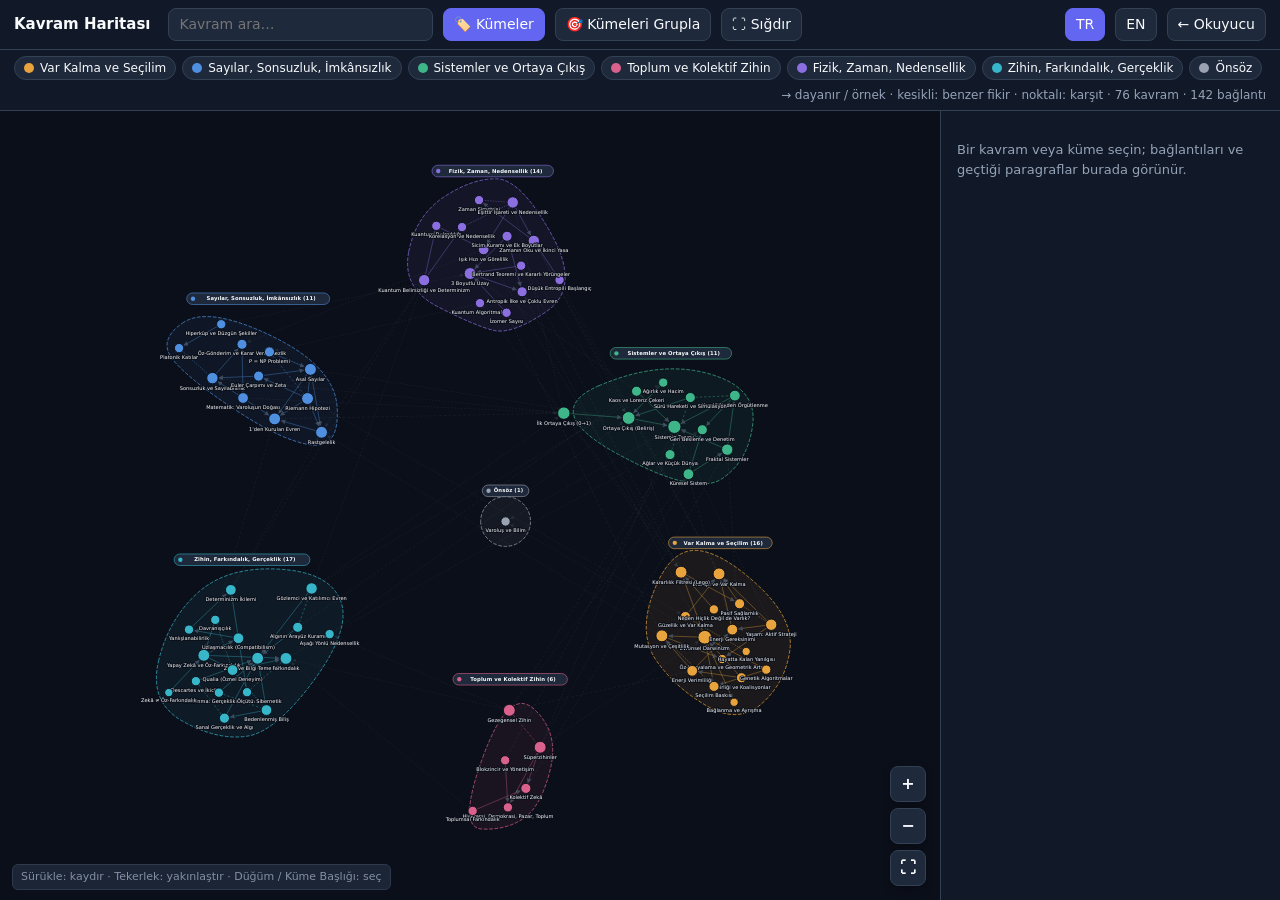
==== commit 49d82a87: "Add files via upload" ====
--- a/graph.html
+++ b/graph.html
@@ -886,6 +886,8 @@
 fit(true);
 refresh();
 
+const lm = location.hash.match(/lang=(en|tr)/);
+if (lm && lm[1] !== lang) setLang(lm[1]);
 const m = location.hash.match(/node=([\w-]+)/);
 if (m && byId[m[1]]) select(m[1], true);
 })();
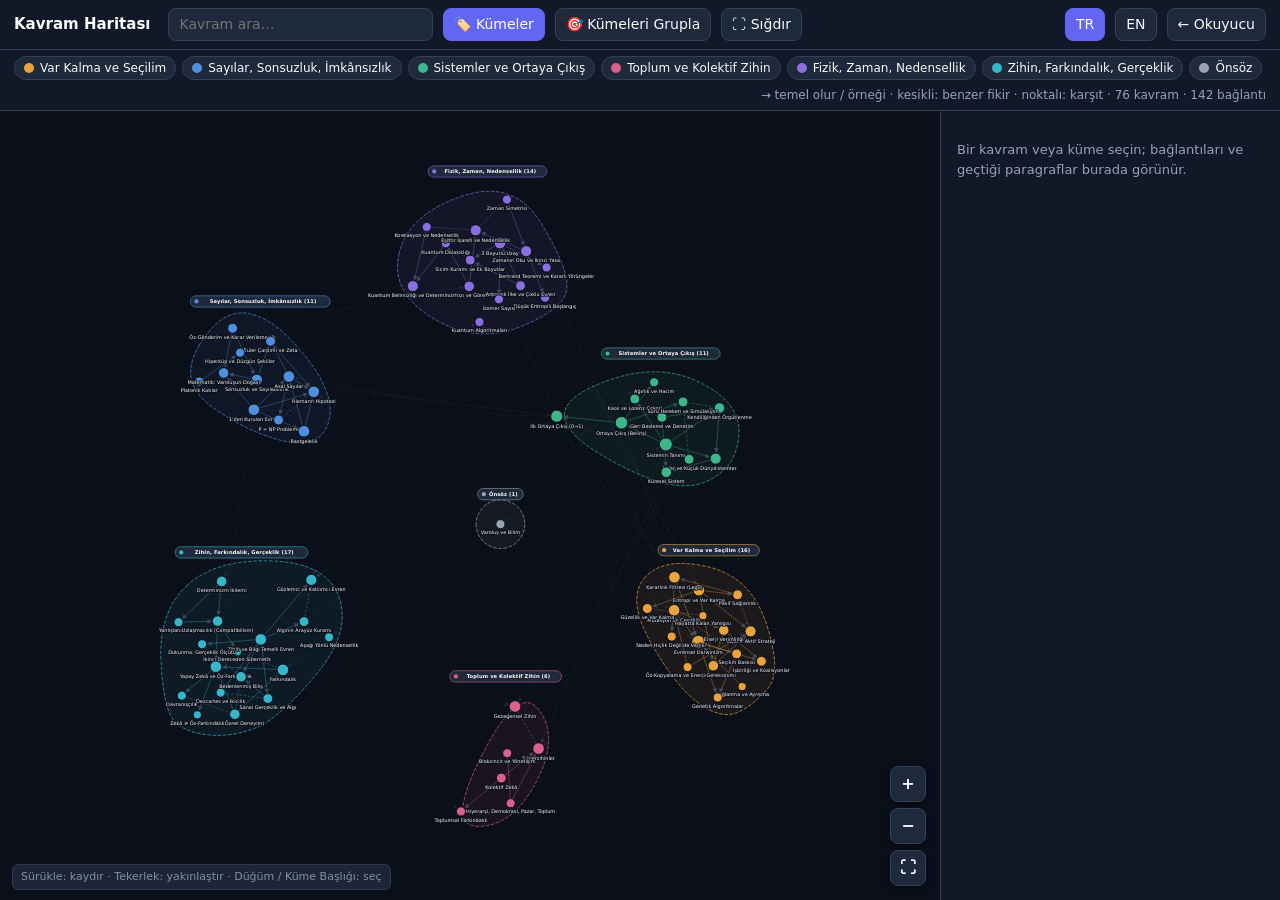
==== commit 709157f7: "Add files via upload" ====
--- a/graph.html
+++ b/graph.html
@@ -133,6 +133,10 @@
 <script src="data.js"></script>
 <script src="graph.js"></script>
 <script>
+// Arrow direction: false = arrow points to what an idea builds on (source → target);
+// true = inverted, arrow points from the foundation to the idea built on it. Visual only.
+const ARROWS_INVERTED = true;
+
 (function(){
 const D = window.BOOK_DATA, G = window.BOOK_GRAPH;
 const $ = id => document.getElementById(id);
@@ -155,7 +159,7 @@
     appears: 'Kitapta geçtiği yerler', mention: 'geçtiği yer', inferred: 'taslak yorum — gözden geçirilmeli',
     cross: 'bölüm atfı', stats: (n,e)=>`${n} kavram · ${e} bağlantı`,
     s: { bo: 'Dayandığı kavramlar', bi: 'Üzerine kurulanlar', eo: 'Örneği olduğu', ei: 'Örnekleri', an: 'Benzer fikirler', co: 'Karşıt kavramlar' },
-    legend: '→ dayanır / örnek · kesikli: benzer fikir · noktalı: karşıt'
+    legend: (ARROWS_INVERTED ? '→ temel olur / örneği' : '→ dayanır / örnek') + ' · kesikli: benzer fikir · noktalı: karşıt'
   },
   en: {
     title: 'Concept Map', search: 'Search concepts…', reader: '← Reader',
@@ -168,7 +172,7 @@
     appears: 'Where it appears', mention: 'mention', inferred: 'draft reading — needs review',
     cross: 'chapter cross-reference', stats: (n,e)=>`${n} concepts · ${e} links`,
     s: { bo: 'Builds on', bi: 'Built on by', eo: 'Is an example of', ei: 'Examples', an: 'Analogous ideas', co: 'Contrasts with' },
-    legend: '→ builds on / example · dashed: analogy · dotted: contrast'
+    legend: (ARROWS_INVERTED ? '→ built upon by / example' : '→ builds on / example') + ' · dashed: analogy · dotted: contrast'
   }
 };
 const t = () => UI[lang];
@@ -426,10 +430,18 @@
     const d = Math.sqrt(dx * dx + dy * dy) || 1;
     dx /= d; dy /= d;
     const arrow = e.type === 'builds-on' || e.type === 'example-of';
-    e.el.setAttribute('x1', p.x + dx * p.r);
-    e.el.setAttribute('y1', p.y + dy * p.r);
-    e.el.setAttribute('x2', q.x - dx * (q.r + (arrow ? 2 : 0)));
-    e.el.setAttribute('y2', q.y - dy * (q.r + (arrow ? 2 : 0)));
+    if (ARROWS_INVERTED && arrow) {
+      // Visual inversion only (data unchanged): arrow points from the foundation (target) to the idea built on it (source)
+      e.el.setAttribute('x1', q.x - dx * q.r);
+      e.el.setAttribute('y1', q.y - dy * q.r);
+      e.el.setAttribute('x2', p.x + dx * (p.r + 2));
+      e.el.setAttribute('y2', p.y + dy * (p.r + 2));
+    } else {
+      e.el.setAttribute('x1', p.x + dx * p.r);
+      e.el.setAttribute('y1', p.y + dy * p.r);
+      e.el.setAttribute('x2', q.x - dx * (q.r + (arrow ? 2 : 0)));
+      e.el.setAttribute('y2', q.y - dy * (q.r + (arrow ? 2 : 0)));
+    }
   }
 
   // 2. Nodes
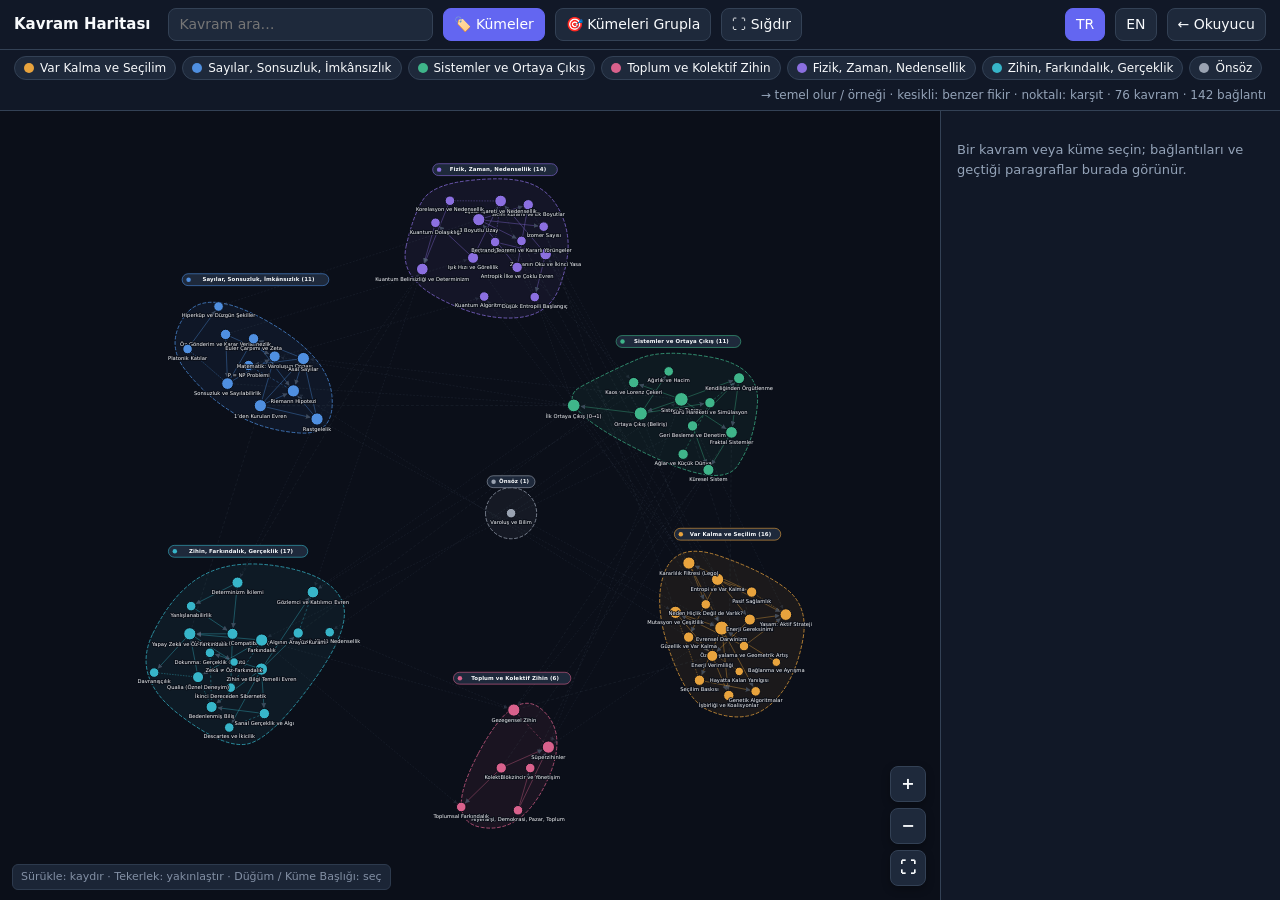
==== commit e7db836c: "Add files via upload" ====
--- a/graph.html
+++ b/graph.html
@@ -626,12 +626,27 @@
   P.scrollTop = 0;
 }
 
-function select(id, center) {
+function select(id, center, immediate) {
   selected = id; refresh(); panel();
-  history.replaceState(null, '', id ? '#node=' + id : location.pathname);
+  history.replaceState(null, '', id ? '#node=' + id + (lang ? '&lang=' + lang : '') : location.pathname);
   if (id && center) {
     const n = byId[id];
-    animateView(svg.clientWidth / 2 - n.x * view.k, svg.clientHeight / 2 - n.y * view.k, view.k);
+    if (n) {
+      const isMobile = window.innerWidth <= 760;
+      const w = svg.clientWidth || $('stage').clientWidth || (isMobile ? window.innerWidth : window.innerWidth - 340);
+      const h = svg.clientHeight || $('stage').clientHeight || (isMobile ? Math.round(window.innerHeight * 0.55) : window.innerHeight - 80);
+      const minK = isMobile ? 1.0 : 1.15;
+      const targetK = Math.min(Math.max(view.k, minK), 1.5);
+      const targetX = w / 2 - n.x * targetK;
+      const targetY = h / 2 - n.y * targetK;
+      if (immediate) {
+        if (viewAnim) cancelAnimationFrame(viewAnim);
+        view.x = targetX; view.y = targetY; view.k = targetK;
+        applyView();
+      } else {
+        animateView(targetX, targetY, targetK);
+      }
+    }
   }
 }
 
@@ -728,7 +743,7 @@
 
   if (pointers.size === 0) {
     if (drag) {
-      if (!drag.moved) select(drag.node ? drag.node.id : null);
+      if (!drag.moved) select(drag.node ? drag.node.id : null, !!drag.node);
       if (drag.node) {
         drag.node.fx = null;
         drag.node.fy = null;
@@ -824,7 +839,13 @@
 $('l-en').onclick = () => setLang('en');
 $('btn-recluster').onclick = recluster;
 $('btn-fit').onclick = fit;
-window.addEventListener('resize', fit);
+window.addEventListener('resize', () => {
+  if (selected && byId[selected]) {
+    select(selected, true, true);
+  } else {
+    fit();
+  }
+});
 
 // ---------- text / legend ----------
 function setLang(l) {
@@ -898,10 +919,27 @@
 fit(true);
 refresh();
 
+function applyHash() {
+  const lm = location.hash.match(/lang=(en|tr)/);
+  if (lm && lm[1] !== lang) setLang(lm[1]);
+  const m = location.hash.match(/node=([\w-]+)/);
+  if (m && byId[m[1]]) {
+    if (selected !== m[1]) select(m[1], true);
+  } else if (!m && selected) {
+    select(null);
+  }
+}
+
+window.addEventListener('hashchange', applyHash);
+
 const lm = location.hash.match(/lang=(en|tr)/);
 if (lm && lm[1] !== lang) setLang(lm[1]);
 const m = location.hash.match(/node=([\w-]+)/);
-if (m && byId[m[1]]) select(m[1], true);
+if (m && byId[m[1]]) {
+  setTimeout(() => {
+    select(m[1], true);
+  }, 50);
+}
 })();
 </script>
 </body>
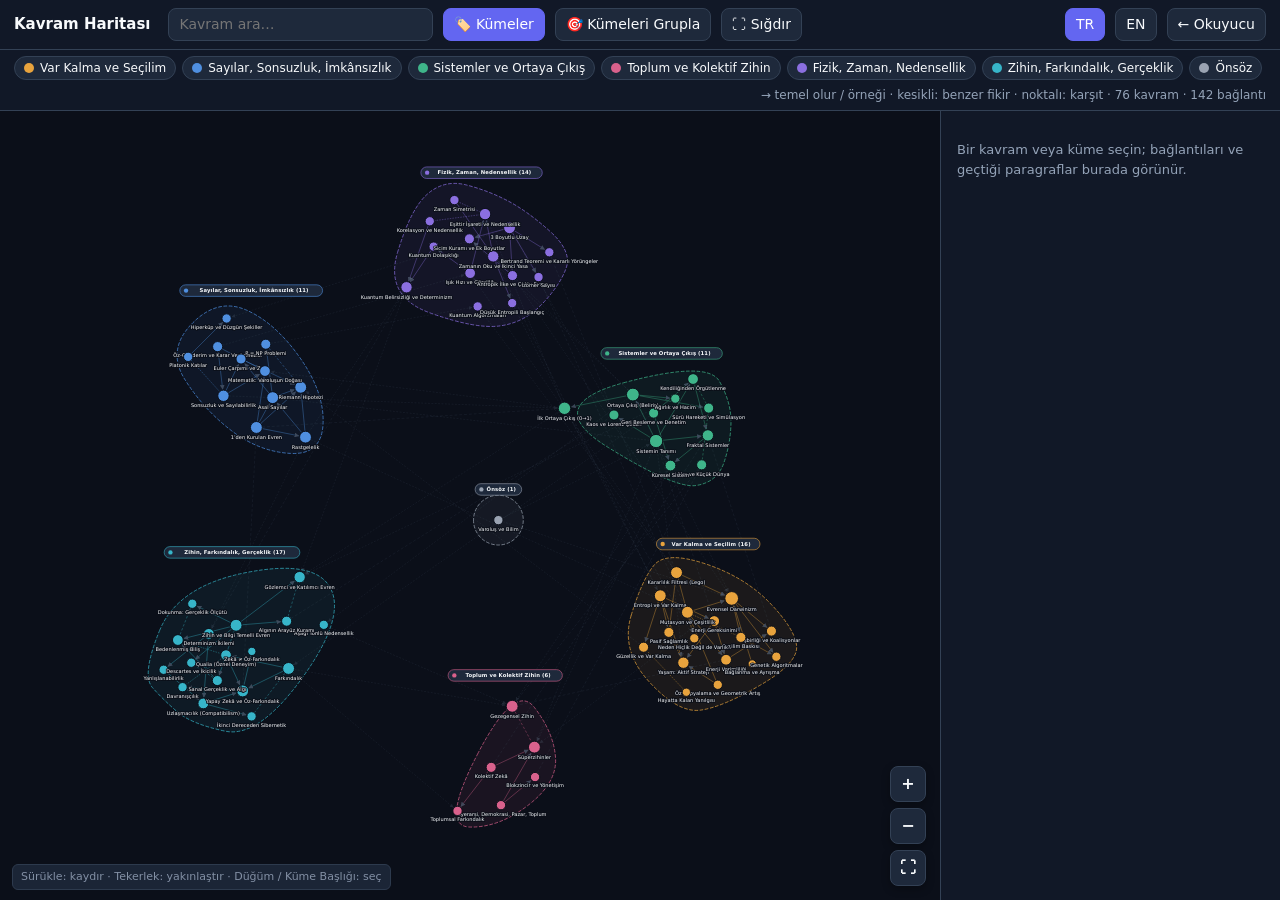
==== commit 837243e1: "Add files via upload" ====
--- a/graph.html
+++ b/graph.html
@@ -1,621 +1,1075 @@
 <!DOCTYPE html>
 <html lang="tr" data-theme="dark">
+
 <head>
-<meta charset="UTF-8">
-<meta name="viewport" content="width=device-width, initial-scale=1">
-<title>Kavram Haritası — Varoluşun Detaylı İncelemesi</title>
-<style>
-:root{--bg:#0B0F19;--panel:#111827;--card:#1E293B;--text:#F8FAFC;--muted:#94A3B8;--line:#334155;--accent:#6366F1;--edge:#64748B}
-[data-theme=light]{--bg:#F8FAFC;--panel:#FFFFFF;--card:#F1F5F9;--text:#0F172A;--muted:#64748B;--line:#CBD5E1;--edge:#94A3B8}
-[data-theme=sepia]{--bg:#F4ECD8;--panel:#FBF5E6;--card:#EADFC4;--text:#433422;--muted:#7A6A55;--line:#CDBF9F;--edge:#A8977a}
-*{box-sizing:border-box}
-html,body{height:100%;margin:0}
-body{background:var(--bg);color:var(--text);font:14px/1.5 Inter,system-ui,sans-serif;display:flex;flex-direction:column;overflow:hidden}
-header{display:flex;gap:10px;align-items:center;padding:8px 14px;background:var(--panel);border-bottom:1px solid var(--line);flex-wrap:wrap}
-header h1{font-size:15px;margin:0 8px 0 0;white-space:nowrap}
-input,button,a.btn{font:inherit;color:var(--text);background:var(--card);border:1px solid var(--line);border-radius:8px;padding:5px 10px;text-decoration:none;cursor:pointer;transition:background .15s, border-color .15s}
-input{cursor:text;min-width:180px;flex:1;max-width:300px}
-button.on{background:var(--accent);border-color:var(--accent);color:#fff}
-button:hover,a.btn:hover{border-color:var(--accent)}
-.spacer{flex:1}
-#legend{display:flex;gap:6px;flex-wrap:wrap;padding:6px 14px;background:var(--panel);border-bottom:1px solid var(--line);align-items:center;font-size:12px;color:var(--muted);transition:opacity .2s ease}
-#legend.collapsed{display:none}
-.chip{display:inline-flex;gap:6px;align-items:center;padding:2px 9px;border-radius:99px;border:1px solid var(--line);cursor:pointer;color:var(--text);background:var(--card);transition:opacity .15s, transform .15s, border-color .15s}
-.chip i{width:10px;height:10px;border-radius:50%;display:inline-block}
-.chip.off{opacity:.35}
-.chip:hover{border-color:var(--accent)}
-#zoom-controls{position:absolute;right:14px;bottom:14px;display:flex;flex-direction:column;gap:6px;z-index:15}
-#zoom-controls button{width:36px;height:36px;display:flex;align-items:center;justify-content:center;background:var(--card);border:1px solid var(--line);border-radius:8px;color:var(--text);font-size:16px;font-weight:600;cursor:pointer;box-shadow:0 3px 8px rgba(0,0,0,0.3);transition:background .15s, border-color .15s, transform .15s;user-select:none}
-#zoom-controls button:active{transform:scale(0.92)}
-#zoom-controls button:hover{border-color:var(--accent)}
-.panel-head{display:flex;justify-content:space-between;align-items:flex-start;gap:8px}
-.close-panel-btn{background:transparent;border:none;color:var(--muted);font-size:18px;cursor:pointer;padding:0 6px;line-height:1;border-radius:4px}
-.close-panel-btn:hover{color:var(--text);background:var(--card)}
-#tip{position:absolute;left:12px;bottom:10px;font-size:11px;color:var(--muted);pointer-events:none;background:var(--card);padding:4px 8px;border-radius:6px;border:1px solid var(--line);opacity:.88;z-index:10}
-main{flex:1;display:flex;min-height:0}
-#stage{flex:1;position:relative;min-width:0}
-svg{width:100%;height:100%;display:block;touch-action:none;cursor:grab;transform-origin:0 0;will-change:transform;backface-visibility:hidden}
-#stage{overflow:hidden;contain:layout paint}
-svg:active{cursor:grabbing}
-
-/* Cluster Hulls & Badges */
-.cluster-hull{fill-opacity:0.07;stroke-width:1.5;stroke-dasharray:6 5;stroke-linecap:round;stroke-linejoin:round;transition:fill-opacity .25s ease, stroke-opacity .25s ease, stroke-width .25s ease;cursor:pointer}
-.cluster-hull:hover,.cluster-hull.highlight{fill-opacity:0.18;stroke-opacity:0.85;stroke-width:2.2}
-.cluster-hull.dim{opacity:0.12}
-
-.cluster-badge{cursor:pointer;user-select:none;transition:opacity .18s ease}
-.cluster-badge rect{fill:var(--card);stroke:var(--line);stroke-width:1.2;rx:12px;transition:stroke-width .18s ease}
-.cluster-badge:hover rect,.cluster-badge.highlight rect{stroke-width:2.4px !important}
-.cluster-badge text{font-size:11px;font-weight:600;letter-spacing:.02em;fill:var(--text);paint-order:stroke fill;stroke:var(--card);stroke-width:2px;pointer-events:none}
-.cluster-badge circle{pointer-events:none}
-.cluster-badge.dim{opacity:0.18}
-
-/* Edges */
-.edge{stroke:var(--edge);stroke-width:1.3;fill:none;transition:stroke-opacity .2s, stroke-width .2s, opacity .2s}
-.edge.analogy{stroke-dasharray:5 4}
-.edge.contrast{stroke-dasharray:1.5 4;stroke-linecap:round;stroke-width:2}
-.edge.inferred{opacity:.55}
-.edge.intra-group{stroke-width:1.4;opacity:0.55}
-.edge.inter-group{stroke-width:1.1;opacity:0.22;stroke-dasharray:4 3}
-.edge.inter-group.analogy{stroke-dasharray:6 4}
-.edge.inter-group.contrast{stroke-dasharray:2 4}
-.edge.highlighted{opacity:1 !important;stroke-width:2.4 !important;stroke:var(--text) !important}
-
-/* Nodes */
-.node{cursor:pointer}
-.node circle{stroke:var(--bg);stroke-width:2;transition:transform .15s, stroke-width .15s}
-.node:hover circle{stroke-width:3}
-.node text{font-size:10.5px;font-weight:500;fill:var(--text);text-anchor:middle;paint-order:stroke fill;stroke:var(--bg);stroke-width:3.5px;stroke-linejoin:round;pointer-events:none}
-.node.sel circle{stroke:var(--text);stroke-width:3.5}
-.dim{opacity:.12}
-.hide{display:none}
-
-/* Side Panel */
-aside{width:340px;background:var(--panel);border-left:1px solid var(--line);overflow:auto;padding:16px}
-aside h2{margin:0 0 4px;font-size:18px}
-aside h3{font-size:11px;text-transform:uppercase;letter-spacing:.06em;color:var(--muted);margin:16px 0 6px}
-.badge{display:inline-block;font-size:11px;padding:1px 8px;border-radius:99px;color:#fff}
-.sum{margin:10px 0;line-height:1.45}
-.item{display:block;width:100%;text-align:left;margin:0 0 6px;padding:6px 9px;background:var(--card);border:1px solid var(--line);border-radius:8px;color:var(--text);text-decoration:none;cursor:pointer}
-.item small{display:block;color:var(--muted);font-size:12px;line-height:1.35;margin-top:2px}
-.item:hover{border-color:var(--accent)}
-.q{color:#F59E0B;font-size:11px}
-.hint{color:var(--muted);font-size:13px}
-
-@media(max-width:760px){
-  header{padding:6px 10px;gap:6px}
-  header h1{font-size:14px}
-  input{min-width:110px;max-width:160px;font-size:12px;padding:4px 8px}
-  input,button,a.btn{padding:4px 8px;font-size:12px}
-  #legend:not(.collapsed){max-height:180px;overflow-y:auto;box-shadow:0 8px 16px rgba(0,0,0,0.4);z-index:25;position:relative}
-  #zoom-controls{right:10px;bottom:10px}
-  #zoom-controls button{width:32px;height:32px;font-size:14px}
-  #tip{font-size:10px;padding:3px 6px;left:8px;bottom:8px}
-  main{flex-direction:column}
-  aside{width:100%;height:45%;border-left:0;border-top:1px solid var(--line);padding:12px}
-  aside h2{font-size:16px}
-}
-</style>
+  <meta charset="UTF-8">
+  <meta name="viewport" content="width=device-width, initial-scale=1">
+  <title>Kavram Haritası — Varoluşun Detaylı İncelemesi</title>
+  <style>
+    :root {
+      --bg: #0B0F19;
+      --panel: #111827;
+      --card: #1E293B;
+      --text: #F8FAFC;
+      --muted: #94A3B8;
+      --line: #334155;
+      --accent: #6366F1;
+      --edge: #64748B
+    }
+
+    [data-theme=light] {
+      --bg: #F8FAFC;
+      --panel: #FFFFFF;
+      --card: #F1F5F9;
+      --text: #0F172A;
+      --muted: #64748B;
+      --line: #CBD5E1;
+      --edge: #94A3B8
+    }
+
+    [data-theme=sepia] {
+      --bg: #F4ECD8;
+      --panel: #FBF5E6;
+      --card: #EADFC4;
+      --text: #433422;
+      --muted: #7A6A55;
+      --line: #CDBF9F;
+      --edge: #A8977a
+    }
+
+    * {
+      box-sizing: border-box
+    }
+
+    html,
+    body {
+      height: 100%;
+      margin: 0
+    }
+
+    body {
+      background: var(--bg);
+      color: var(--text);
+      font: 14px/1.5 Inter, system-ui, sans-serif;
+      display: flex;
+      flex-direction: column;
+      overflow: hidden
+    }
+
+    header {
+      display: flex;
+      gap: 10px;
+      align-items: center;
+      padding: 8px 14px;
+      background: var(--panel);
+      border-bottom: 1px solid var(--line);
+      flex-wrap: wrap
+    }
+
+    header h1 {
+      font-size: 15px;
+      margin: 0 8px 0 0;
+      white-space: nowrap
+    }
+
+    input,
+    button,
+    a.btn {
+      font: inherit;
+      color: var(--text);
+      background: var(--card);
+      border: 1px solid var(--line);
+      border-radius: 8px;
+      padding: 5px 10px;
+      text-decoration: none;
+      cursor: pointer;
+      transition: background .15s, border-color .15s
+    }
+
+    input {
+      cursor: text;
+      min-width: 180px;
+      flex: 1;
+      max-width: 300px
+    }
+
+    button.on {
+      background: var(--accent);
+      border-color: var(--accent);
+      color: #fff
+    }
+
+    button:hover,
+    a.btn:hover {
+      border-color: var(--accent)
+    }
+
+    .spacer {
+      flex: 1
+    }
+
+    #legend {
+      display: flex;
+      gap: 6px;
+      flex-wrap: wrap;
+      padding: 6px 14px;
+      background: var(--panel);
+      border-bottom: 1px solid var(--line);
+      align-items: center;
+      font-size: 12px;
+      color: var(--muted);
+      transition: opacity .2s ease
+    }
+
+    #legend.collapsed {
+      display: none
+    }
+
+    .chip {
+      display: inline-flex;
+      gap: 6px;
+      align-items: center;
+      padding: 2px 9px;
+      border-radius: 99px;
+      border: 1px solid var(--line);
+      cursor: pointer;
+      color: var(--text);
+      background: var(--card);
+      transition: opacity .15s, transform .15s, border-color .15s
+    }
+
+    .chip i {
+      width: 10px;
+      height: 10px;
+      border-radius: 50%;
+      display: inline-block
+    }
+
+    .chip.off {
+      opacity: .35
+    }
+
+    .chip:hover {
+      border-color: var(--accent)
+    }
+
+    #zoom-controls {
+      position: absolute;
+      right: 14px;
+      bottom: 14px;
+      display: flex;
+      flex-direction: column;
+      gap: 6px;
+      z-index: 15
+    }
+
+    #zoom-controls button {
+      width: 36px;
+      height: 36px;
+      display: flex;
+      align-items: center;
+      justify-content: center;
+      background: var(--card);
+      border: 1px solid var(--line);
+      border-radius: 8px;
+      color: var(--text);
+      font-size: 16px;
+      font-weight: 600;
+      cursor: pointer;
+      box-shadow: 0 3px 8px rgba(0, 0, 0, 0.3);
+      transition: background .15s, border-color .15s, transform .15s;
+      user-select: none
+    }
+
+    #zoom-controls button:active {
+      transform: scale(0.92)
+    }
+
+    #zoom-controls button:hover {
+      border-color: var(--accent)
+    }
+
+    .panel-head {
+      display: flex;
+      justify-content: space-between;
+      align-items: flex-start;
+      gap: 8px
+    }
+
+    .close-panel-btn {
+      background: transparent;
+      border: none;
+      color: var(--muted);
+      font-size: 18px;
+      cursor: pointer;
+      padding: 0 6px;
+      line-height: 1;
+      border-radius: 4px
+    }
+
+    .close-panel-btn:hover {
+      color: var(--text);
+      background: var(--card)
+    }
+
+    #tip {
+      position: absolute;
+      left: 12px;
+      bottom: 10px;
+      font-size: 11px;
+      color: var(--muted);
+      pointer-events: none;
+      background: var(--card);
+      padding: 4px 8px;
+      border-radius: 6px;
+      border: 1px solid var(--line);
+      opacity: .88;
+      z-index: 10
+    }
+
+    main {
+      flex: 1;
+      display: flex;
+      min-height: 0
+    }
+
+    #stage {
+      flex: 1;
+      position: relative;
+      min-width: 0
+    }
+
+    svg {
+      width: 100%;
+      height: 100%;
+      display: block;
+      touch-action: none;
+      cursor: grab;
+      transform-origin: 0 0;
+      will-change: transform;
+      backface-visibility: hidden
+    }
+
+    #stage {
+      overflow: hidden;
+      contain: layout paint
+    }
+
+    svg:active {
+      cursor: grabbing
+    }
+
+    /* Cluster Hulls & Badges */
+    .cluster-hull {
+      fill-opacity: 0.07;
+      stroke-width: 1.5;
+      stroke-dasharray: 6 5;
+      stroke-linecap: round;
+      stroke-linejoin: round;
+      transition: fill-opacity .25s ease, stroke-opacity .25s ease, stroke-width .25s ease;
+      cursor: pointer
+    }
+
+    .cluster-hull:hover,
+    .cluster-hull.highlight {
+      fill-opacity: 0.18;
+      stroke-opacity: 0.85;
+      stroke-width: 2.2
+    }
+
+    .cluster-hull.dim {
+      opacity: 0.12
+    }
+
+    .cluster-badge {
+      cursor: pointer;
+      user-select: none;
+      transition: opacity .18s ease
+    }
+
+    .cluster-badge rect {
+      fill: var(--card);
+      stroke: var(--line);
+      stroke-width: 1.2;
+      rx: 12px;
+      transition: stroke-width .18s ease
+    }
+
+    .cluster-badge:hover rect,
+    .cluster-badge.highlight rect {
+      stroke-width: 2.4px !important
+    }
+
+    .cluster-badge text {
+      font-size: 11px;
+      font-weight: 600;
+      letter-spacing: .02em;
+      fill: var(--text);
+      paint-order: stroke fill;
+      stroke: var(--card);
+      stroke-width: 2px;
+      pointer-events: none
+    }
+
+    .cluster-badge circle {
+      pointer-events: none
+    }
+
+    .cluster-badge.dim {
+      opacity: 0.18
+    }
+
+    /* Edges */
+    .edge {
+      stroke: var(--edge);
+      stroke-width: 1.3;
+      fill: none;
+      transition: stroke-opacity .2s, stroke-width .2s, opacity .2s
+    }
+
+    .edge.analogy {
+      stroke-dasharray: 5 4
+    }
+
+    .edge.contrast {
+      stroke-dasharray: 1.5 4;
+      stroke-linecap: round;
+      stroke-width: 2
+    }
+
+    .edge.inferred {
+      opacity: .55
+    }
+
+    .edge.intra-group {
+      stroke-width: 1.4;
+      opacity: 0.55
+    }
+
+    .edge.inter-group {
+      stroke-width: 1.1;
+      opacity: 0.22;
+      stroke-dasharray: 4 3
+    }
+
+    .edge.inter-group.analogy {
+      stroke-dasharray: 6 4
+    }
+
+    .edge.inter-group.contrast {
+      stroke-dasharray: 2 4
+    }
+
+    .edge.highlighted {
+      opacity: 1 !important;
+      stroke-width: 2.4 !important;
+      stroke: var(--text) !important
+    }
+
+    /* Nodes */
+    .node {
+      cursor: pointer
+    }
+
+    .node circle {
+      stroke: var(--bg);
+      stroke-width: 2;
+      transition: transform .15s, stroke-width .15s
+    }
+
+    .node:hover circle {
+      stroke-width: 3
+    }
+
+    .node text {
+      font-size: 10.5px;
+      font-weight: 500;
+      fill: var(--text);
+      text-anchor: middle;
+      paint-order: stroke fill;
+      stroke: var(--bg);
+      stroke-width: 3.5px;
+      stroke-linejoin: round;
+      pointer-events: none
+    }
+
+    .node.sel circle {
+      stroke: var(--text);
+      stroke-width: 3.5
+    }
+
+    .dim {
+      opacity: .12
+    }
+
+    .hide {
+      display: none
+    }
+
+    /* Side Panel */
+    aside {
+      width: 340px;
+      background: var(--panel);
+      border-left: 1px solid var(--line);
+      overflow: auto;
+      padding: 16px
+    }
+
+    aside h2 {
+      margin: 0 0 4px;
+      font-size: 18px
+    }
+
+    aside h3 {
+      font-size: 11px;
+      text-transform: uppercase;
+      letter-spacing: .06em;
+      color: var(--muted);
+      margin: 16px 0 6px
+    }
+
+    .badge {
+      display: inline-block;
+      font-size: 11px;
+      padding: 1px 8px;
+      border-radius: 99px;
+      color: #fff
+    }
+
+    .sum {
+      margin: 10px 0;
+      line-height: 1.45
+    }
+
+    .item {
+      display: block;
+      width: 100%;
+      text-align: left;
+      margin: 0 0 6px;
+      padding: 6px 9px;
+      background: var(--card);
+      border: 1px solid var(--line);
+      border-radius: 8px;
+      color: var(--text);
+      text-decoration: none;
+      cursor: pointer
+    }
+
+    .item small {
+      display: block;
+      color: var(--muted);
+      font-size: 12px;
+      line-height: 1.35;
+      margin-top: 2px
+    }
+
+    .item:hover {
+      border-color: var(--accent)
+    }
+
+    .q {
+      color: #F59E0B;
+      font-size: 11px
+    }
+
+    .hint {
+      color: var(--muted);
+      font-size: 13px
+    }
+
+    @media(max-width:760px) {
+      header {
+        padding: 6px 10px;
+        gap: 6px
+      }
+
+      header h1 {
+        font-size: 14px
+      }
+
+      input {
+        min-width: 110px;
+        max-width: 160px;
+        font-size: 12px;
+        padding: 4px 8px
+      }
+
+      input,
+      button,
+      a.btn {
+        padding: 4px 8px;
+        font-size: 12px
+      }
+
+      #legend:not(.collapsed) {
+        max-height: 180px;
+        overflow-y: auto;
+        box-shadow: 0 8px 16px rgba(0, 0, 0, 0.4);
+        z-index: 25;
+        position: relative
+      }
+
+      #zoom-controls {
+        right: 10px;
+        bottom: 10px
+      }
+
+      #zoom-controls button {
+        width: 32px;
+        height: 32px;
+        font-size: 14px
+      }
+
+      #tip {
+        font-size: 10px;
+        padding: 3px 6px;
+        left: 8px;
+        bottom: 8px
+      }
+
+      main {
+        flex-direction: column
+      }
+
+      aside {
+        width: 100%;
+        height: 45%;
+        border-left: 0;
+        border-top: 1px solid var(--line);
+        padding: 12px
+      }
+
+      aside h2 {
+        font-size: 16px
+      }
+    }
+  </style>
 </head>
+
 <body>
-<header>
-  <h1 id="ttl"></h1>
-  <input id="q" type="search" autocomplete="off">
-  <button id="btn-legend-toggle" class="btn" title=""><span id="legend-toggle-icon">🏷️</span> <span id="legend-toggle-text"></span></button>
-  <button id="btn-recluster"></button>
-  <button id="btn-fit"></button>
-  <span class="spacer"></span>
-  <button id="l-tr">TR</button><button id="l-en">EN</button>
-  <a class="btn" id="reader" href="index.html"></a>
-</header>
-<div id="legend"></div>
-<main>
-  <div id="stage">
-    <svg id="svg">
-      <defs><marker id="arr" viewBox="0 0 8 8" refX="7" refY="4" markerWidth="7" markerHeight="7" orient="auto"><path d="M0,0L8,4L0,8z" style="fill:var(--edge)"/></marker></defs>
-      <g id="view">
-        <g id="H"></g>
-        <g id="E"></g>
-        <g id="N"></g>
-        <g id="B"></g>
-      </g>
-    </svg>
-    <div id="zoom-controls">
-      <button id="btn-zoom-in" title="Yakınlaştır">+</button>
-      <button id="btn-zoom-out" title="Uzaklaştır">−</button>
-      <button id="btn-zoom-fit" title="Sığdır">⛶</button>
+  <header>
+    <h1 id="ttl"></h1>
+    <input id="q" type="search" autocomplete="off">
+    <button id="btn-legend-toggle" class="btn" title=""><span id="legend-toggle-icon">🏷️</span> <span
+        id="legend-toggle-text"></span></button>
+    <button id="btn-recluster"></button>
+    <button id="btn-fit"></button>
+    <span class="spacer"></span>
+    <button id="l-tr">TR</button><button id="l-en">EN</button>
+    <a class="btn" id="reader" href="index.html"></a>
+  </header>
+  <div id="legend"></div>
+  <main>
+    <div id="stage">
+      <svg id="svg">
+        <defs>
+          <marker id="arr" viewBox="0 0 8 8" refX="7" refY="4" markerWidth="7" markerHeight="7" orient="auto">
+            <path d="M0,0L8,4L0,8z" style="fill:var(--edge)" />
+          </marker>
+        </defs>
+        <g id="view">
+          <g id="H"></g>
+          <g id="E"></g>
+          <g id="N"></g>
+          <g id="B"></g>
+        </g>
+      </svg>
+      <div id="zoom-controls">
+        <button id="btn-zoom-in" title="Yakınlaştır">+</button>
+        <button id="btn-zoom-out" title="Uzaklaştır">−</button>
+        <button id="btn-zoom-fit" title="Sığdır">⛶</button>
+      </div>
+      <div id="tip"></div>
     </div>
-    <div id="tip"></div>
-  </div>
-  <aside id="panel"></aside>
-</main>
-
-<script src="data.js"></script>
-<script src="graph.js"></script>
-<script>
-// Arrow direction: false = arrow points to what an idea builds on (source → target);
-// true = inverted, arrow points from the foundation to the idea built on it. Visual only.
-const ARROWS_INVERTED = true;
-
-(function(){
-const D = window.BOOK_DATA, G = window.BOOK_GRAPH;
-const $ = id => document.getElementById(id);
-const esc = s => String(s).replace(/[&<>"]/g, c => ({'&':'&amp;','<':'&lt;','>':'&gt;','"':'&quot;'}[c]));
-const NS = 'http://www.w3.org/2000/svg';
-const mk = (tag, attrs, parent) => { const e = document.createElementNS(NS, tag); for (const k in attrs) e.setAttribute(k, attrs[k]); if (parent) parent.appendChild(e); return e; };
-
-document.documentElement.dataset.theme = localStorage.getItem('varolus_theme') || 'dark';
-let lang = localStorage.getItem('varolus_graph_lang') === 'en' ? 'en' : 'tr';
-
-const UI = {
-  tr: {
-    title: 'Kavram Haritası', search: 'Kavram ara…', reader: '← Okuyucu',
-    recluster: '🎯 Kümeleri Grupla', fit: '⛶ Sığdır',
-    legendToggle: 'Kümeler', legendToggleTitle: 'Küme menüsünü göster/gizle',
-    zoomIn: 'Yakınlaştır', zoomOut: 'Uzaklaştır', zoomFit: 'Tümünü Sığdır', close: 'Kapat',
-    tip: 'Sürükle: kaydır · Tekerlek: yakınlaştır · Düğüm / Küme Başlığı: seç',
-    tipTouch: 'İki parmak: yakınlaştır · Sürükle: kaydır · Dokun: seç',
-    empty: 'Bir kavram veya küme seçin; bağlantıları ve geçtiği paragraflar burada görünür.',
-    appears: 'Kitapta geçtiği yerler', mention: 'geçtiği yer', inferred: 'taslak yorum — gözden geçirilmeli',
-    cross: 'bölüm atfı', stats: (n,e)=>`${n} kavram · ${e} bağlantı`,
-    s: { bo: 'Dayandığı kavramlar', bi: 'Üzerine kurulanlar', eo: 'Örneği olduğu', ei: 'Örnekleri', an: 'Benzer fikirler', co: 'Karşıt kavramlar' },
-    legend: (ARROWS_INVERTED ? '→ temel olur / örneği' : '→ dayanır / örnek') + ' · kesikli: benzer fikir · noktalı: karşıt'
-  },
-  en: {
-    title: 'Concept Map', search: 'Search concepts…', reader: '← Reader',
-    recluster: '🎯 Group Clusters', fit: '⛶ Fit View',
-    legendToggle: 'Groups', legendToggleTitle: 'Toggle groups menu',
-    zoomIn: 'Zoom in', zoomOut: 'Zoom out', zoomFit: 'Fit view', close: 'Close',
-    tip: 'Drag: pan · Wheel: zoom · Node / Cluster Header: select',
-    tipTouch: 'Pinch: zoom · Drag: pan · Tap: select',
-    empty: 'Select a concept or cluster to see its links and relevant passages.',
-    appears: 'Where it appears', mention: 'mention', inferred: 'draft reading — needs review',
-    cross: 'chapter cross-reference', stats: (n,e)=>`${n} concepts · ${e} links`,
-    s: { bo: 'Builds on', bi: 'Built on by', eo: 'Is an example of', ei: 'Examples', an: 'Analogous ideas', co: 'Contrasts with' },
-    legend: (ARROWS_INVERTED ? '→ built upon by / example' : '→ builds on / example') + ' · dashed: analogy · dotted: contrast'
-  }
-};
-const t = () => UI[lang];
-const nm = n => lang === 'en' ? n.en : n.tr;
-const chap = id => D.find(c => String(c.id) === id);
-const chTitle = id => { const c = chap(id); return c ? (lang === 'en' && c.titleEn ? c.titleEn : c.title) : id; };
-
-// ---------- model & cluster anchors ----------
-// Coherent intellectual ring layout around the center:
-const ringGroups = ['physics', 'system', 'persist', 'society', 'mind', 'math'];
-const R = 640;
-ringGroups.forEach((k, i) => {
-  const a = -Math.PI / 2 + (i * Math.PI * 2) / ringGroups.length;
-  if (G.groups[k]) {
-    G.groups[k].ax = Math.round(Math.cos(a) * R);
-    G.groups[k].ay = Math.round(Math.sin(a) * R);
-  }
-});
-// Place the preface / meta hub in the center:
-if (G.groups.meta) {
-  G.groups.meta.ax = 0;
-  G.groups.meta.ay = -30;
-}
-
-const nodes = G.nodes.map(n => Object.assign({}, n, {
-  r: 6 + Math.sqrt(n.degree) * 2.6,
-  x: 0, y: 0, vx: 0, vy: 0, fx: null, fy: null
-}));
-const byId = Object.fromEntries(nodes.map(n => [n.id, n]));
-const edges = G.edges.map(e => {
-  const s = byId[e.source], t = byId[e.target];
-  const isInterGroup = s.group !== t.group;
-  return Object.assign({}, e, { s, t, isInterGroup });
-});
-const gKeys = Object.keys(G.groups);
-const hiddenG = new Set();
-let selected = null, hover = null, groupHover = null, matches = null;
-
-// Initialize nodes clustered near their respective group anchor:
-function initPositions() {
-  nodes.forEach(n => {
-    const g = G.groups[n.group];
-    n.x = g.ax + (Math.random() - 0.5) * 160;
-    n.y = g.ay + (Math.random() - 0.5) * 160;
-    n.vx = 0; n.vy = 0;
-  });
-}
-initPositions();
-
-// ---------- multi-factor physics layout ----------
-let alpha = 1, raf = 0;
-function tick() {
-  const a = alpha, N = nodes.length;
-
-  // 1. Repulsion between all nodes + extra boundary repulsion between distinct groups
-  for (let i = 0; i < N; i++) {
-    const p = nodes[i];
-    for (let j = i + 1; j < N; j++) {
-      const q = nodes[j];
-      let dx = q.x - p.x, dy = q.y - p.y;
-      let d2 = dx * dx + dy * dy || 1;
-      const d = Math.sqrt(d2);
-      const sameGroup = p.group === q.group;
-      const min = p.r + q.r + (sameGroup ? 34 : 50);
-
-      let f = (sameGroup ? 4800 : 7500) * a / d2;
-      if (d < min) {
-        f += (min - d) * (sameGroup ? 0.12 : 0.22);
-      }
-      if (!sameGroup && d < 260) {
-        f += (260 - d) * 0.025 * a;
-      }
-
-      dx /= d; dy /= d;
-      p.vx -= dx * f; p.vy -= dy * f;
-      q.vx += dx * f; q.vy += dy * f;
-    }
-  }
-
-  // 2. Edge forces (compact intra-group springs, gentle cross-cluster bridges)
-  for (const e of edges) {
-    const p = e.s, q = e.t;
-    let dx = q.x - p.x, dy = q.y - p.y;
-    const d = Math.sqrt(dx * dx + dy * dy) || 1;
-    dx /= d; dy /= d;
-
-    if (p.group === q.group) {
-      const targetD = 78 + p.r + q.r;
-      const f = (d - targetD) * 0.04 * a * 3;
-      p.vx += dx * f; p.vy += dy * f;
-      q.vx -= dx * f; q.vy -= dy * f;
-    } else {
-      const targetD = 340 + p.r + q.r;
-      const f = (d - targetD) * 0.005 * a * 3;
-      p.vx += dx * f; p.vy += dy * f;
-      q.vx -= dx * f; q.vy -= dy * f;
-    }
-  }
-
-  // 3. Group center gravity & damping
-  for (const n of nodes) {
-    const g = G.groups[n.group];
-    n.vx += (g.ax - n.x) * 0.032 * a;
-    n.vy += (g.ay - n.y) * 0.032 * a;
-
-    if (n.fx !== null) {
-      n.x = n.fx; n.y = n.fy; n.vx = 0; n.vy = 0;
-    } else {
-      n.vx *= 0.78; n.vy *= 0.78;
-      n.x += n.vx; n.y += n.vy;
-    }
-  }
-
-  alpha *= 0.985;
-}
-
-function frame() { raf = 0; if (alpha > 0.015) { tick(); draw(); raf = requestAnimationFrame(frame); } }
-function run(a) { alpha = Math.max(alpha, a); if (!raf) raf = requestAnimationFrame(frame); }
-
-// Settle initial positions cleanly:
-for (let i = 0; i < 360; i++) tick();
-alpha = 0.01;
-
-// ---------- geometry helpers: convex hull & smooth hulls ----------
-function getConvexHull(pts) {
-  if (pts.length <= 2) return pts.slice();
-  const sorted = pts.slice().sort((a, b) => a.x === b.x ? a.y - b.y : a.x - b.x);
-  const cross = (o, a, b) => (a.x - o.x) * (b.y - o.y) - (a.y - o.y) * (b.x - o.x);
-  const lower = [];
-  for (const p of sorted) {
-    while (lower.length >= 2 && cross(lower[lower.length - 2], lower[lower.length - 1], p) <= 0) lower.pop();
-    lower.push(p);
-  }
-  const upper = [];
-  for (let i = sorted.length - 1; i >= 0; i--) {
-    const p = sorted[i];
-    while (upper.length >= 2 && cross(upper[upper.length - 2], upper[upper.length - 1], p) <= 0) upper.pop();
-    upper.push(p);
-  }
-  lower.pop();
-  upper.pop();
-  return lower.concat(upper);
-}
-
-function computeHullAndBadge(gNodes) {
-  if (gNodes.length === 1) {
-    const p = gNodes[0], r = p.r + 42;
-    const pathD = `M ${p.x - r},${p.y} A ${r},${r} 0 1,0 ${p.x + r},${p.y} A ${r},${r} 0 1,0 ${p.x - r},${p.y} Z`;
-    return { pathD, badgeX: p.x, badgeY: p.y - r - 12 };
-  }
-
-  if (gNodes.length === 2) {
-    const [a, b] = gNodes;
-    const dx = b.x - a.x, dy = b.y - a.y, len = Math.hypot(dx, dy) || 1;
-    const r = Math.max(a.r, b.r) + 40;
-    const nx = (-dy / len) * r, ny = (dx / len) * r;
-    const pathD = `M ${a.x + nx},${a.y + ny} L ${b.x + nx},${b.y + ny} A ${r},${r} 0 0,1 ${b.x - nx},${b.y - ny} L ${a.x - nx},${a.y - ny} A ${r},${r} 0 0,1 ${a.x + nx},${a.y + ny} Z`;
-    const cx = (a.x + b.x) / 2, minY = Math.min(a.y, b.y) - r;
-    return { pathD, badgeX: cx, badgeY: minY - 12 };
-  }
-
-  // 3+ nodes: convex hull + radial expansion + smooth bezier midpoints
-  const hull = getConvexHull(gNodes);
-  let cx = 0, cy = 0;
-  for (const p of gNodes) { cx += p.x; cy += p.y; }
-  cx /= gNodes.length; cy /= gNodes.length;
-
-  const padded = hull.map(p => {
-    const dx = p.x - cx, dy = p.y - cy;
-    const dist = Math.hypot(dx, dy) || 1;
-    const pad = 38 + (p.r || 10);
-    return { x: p.x + (dx / dist) * pad, y: p.y + (dy / dist) * pad };
-  });
-
-  const n = padded.length;
-  let pathD = '';
-  if (n >= 3) {
-    for (let i = 0; i < n; i++) {
-      const p1 = padded[i];
-      const p2 = padded[(i + 1) % n];
-      const mx = (p1.x + p2.x) / 2;
-      const my = (p1.y + p2.y) / 2;
-      if (i === 0) pathD += `M ${mx},${my} `;
-      const nextP = padded[(i + 2) % n];
-      const nextMidX = (p2.x + nextP.x) / 2;
-      const nextMidY = (p2.y + nextP.y) / 2;
-      pathD += `Q ${p2.x},${p2.y} ${nextMidX},${nextMidY} `;
-    }
-    pathD += 'Z';
-  }
-
-  let minY = 1e9;
-  for (const p of padded) { if (p.y < minY) minY = p.y; }
-
-  return { pathD, badgeX: cx, badgeY: minY - 14 };
-}
-
-// ---------- DOM Elements ----------
-const gH = $('H'), gE = $('E'), gN = $('N'), gB = $('B'), svg = $('svg'), view = { x: 0, y: 0, k: 1 };
-
-// Cluster Hulls
-const hulls = {};
-gKeys.forEach(k => {
-  const g = G.groups[k];
-  const el = mk('path', {
-    class: 'cluster-hull',
-    'data-group': k,
-    fill: g.color,
-    stroke: g.color
-  }, gH);
-  el.addEventListener('mouseenter', () => { groupHover = k; refresh(); });
-  el.addEventListener('mouseleave', () => { groupHover = null; refresh(); });
-  el.addEventListener('click', (e) => { e.stopPropagation(); focusCluster(k); });
-  hulls[k] = el;
-});
-
-// Edges
-edges.forEach(e => {
-  const cls = 'edge ' + e.type + (e.origin === 'inferred' ? ' inferred' : '') + (e.isInterGroup ? ' inter-group' : ' intra-group');
-  e.el = mk('line', { class: cls }, gE);
-  if (!e.isInterGroup) {
-    e.el.style.stroke = G.groups[e.s.group].color;
-  }
-  if (e.type === 'builds-on' || e.type === 'example-of') {
-    e.el.setAttribute('marker-end', 'url(#arr)');
-  }
-});
-
-// Nodes
-nodes.forEach(n => {
-  n.el = mk('g', { class: 'node', 'data-id': n.id }, gN);
-  mk('circle', { r: n.r, fill: G.groups[n.group].color }, n.el);
-  n.txt = mk('text', { y: n.r + 12 }, n.el);
-});
-
-// Cluster Badges (Headers)
-const badges = {};
-gKeys.forEach(k => {
-  const g = G.groups[k];
-  const el = mk('g', { class: 'cluster-badge', 'data-group': k }, gB);
-  const rect = mk('rect', {}, el);
-  const dot = mk('circle', { r: 4.5, fill: g.color }, el);
-  const txt = mk('text', { 'text-anchor': 'middle' }, el);
-  el.addEventListener('mouseenter', () => { groupHover = k; refresh(); });
-  el.addEventListener('mouseleave', () => { groupHover = null; refresh(); });
-  el.addEventListener('click', (e) => { e.stopPropagation(); focusCluster(k); });
-  badges[k] = { el, rect, dot, txt };
-});
-
-function draw() {
-  // 1. Edges
-  for (const e of edges) {
-    const p = e.s, q = e.t;
-    let dx = q.x - p.x, dy = q.y - p.y;
-    const d = Math.sqrt(dx * dx + dy * dy) || 1;
-    dx /= d; dy /= d;
-    const arrow = e.type === 'builds-on' || e.type === 'example-of';
-    if (ARROWS_INVERTED && arrow) {
-      // Visual inversion only (data unchanged): arrow points from the foundation (target) to the idea built on it (source)
-      e.el.setAttribute('x1', q.x - dx * q.r);
-      e.el.setAttribute('y1', q.y - dy * q.r);
-      e.el.setAttribute('x2', p.x + dx * (p.r + 2));
-      e.el.setAttribute('y2', p.y + dy * (p.r + 2));
-    } else {
-      e.el.setAttribute('x1', p.x + dx * p.r);
-      e.el.setAttribute('y1', p.y + dy * p.r);
-      e.el.setAttribute('x2', q.x - dx * (q.r + (arrow ? 2 : 0)));
-      e.el.setAttribute('y2', q.y - dy * (q.r + (arrow ? 2 : 0)));
-    }
-  }
-
-  // 2. Nodes
-  for (const n of nodes) {
-    n.el.setAttribute('transform', `translate(${n.x},${n.y})`);
-  }
-
-  // 3. Cluster Hulls & Badges
-  for (const k of gKeys) {
-    const gNodes = nodes.filter(n => n.group === k && !hiddenG.has(k));
-    const hullEl = hulls[k];
-    const badge = badges[k];
-
-    if (gNodes.length === 0 || hiddenG.has(k)) {
-      if (hullEl) hullEl.setAttribute('d', '');
-      if (badge) badge.el.style.display = 'none';
-      continue;
-    }
-    if (badge) badge.el.style.display = '';
-
-    const { pathD, badgeX, badgeY } = computeHullAndBadge(gNodes);
-    if (hullEl) hullEl.setAttribute('d', pathD);
-    if (badge) badge.el.setAttribute('transform', `translate(${badgeX},${badgeY})`);
-  }
-}
-
-// Zoom/pan is done with a CSS transform on the <svg> layer (handled by the GPU compositor,
-// no re-rasterising). Once the gesture settles, the real SVG transform is committed so it is crisp again.
-const committed = { x: 0, y: 0, k: 1 };
-let commitTimer = 0;
-function commitView() {
-  commitTimer = 0;
-  committed.x = view.x; committed.y = view.y; committed.k = view.k;
-  $('view').setAttribute('transform', `translate(${view.x},${view.y}) scale(${view.k})`);
-  svg.style.transform = '';
-}
-function applyView() {
-  const s = view.k / committed.k;
-  const tx = view.x - committed.x * s, ty = view.y - committed.y * s;
-  svg.style.transform = `translate3d(${tx}px,${ty}px,0) scale(${s})`;
-  clearTimeout(commitTimer);
-  commitTimer = setTimeout(commitView, 140);
-}
-
-function fit(immediate) {
-  const w = svg.clientWidth || (window.innerWidth - 340), h = svg.clientHeight || (window.innerHeight - 80);
-  let x0 = 1e9, x1 = -1e9, y0 = 1e9, y1 = -1e9;
-  for (const n of nodes) {
-    if (hiddenG.has(n.group)) continue;
-    x0 = Math.min(x0, n.x - 70); x1 = Math.max(x1, n.x + 70);
-    y0 = Math.min(y0, n.y - 50); y1 = Math.max(y1, n.y + 50);
-  }
-  if (x0 > x1) { x0 = -500; x1 = 500; y0 = -500; y1 = 500; }
-  const pad = 65;
-  const kw = (w - pad * 2) / (x1 - x0);
-  const kh = (h - pad * 2) / (y1 - y0);
-  const targetK = Math.min(Math.max(Math.min(kw, kh), 0.2), 1.25);
-  const targetX = w / 2 - ((x0 + x1) / 2) * targetK;
-  const targetY = h / 2 - ((y0 + y1) / 2) * targetK;
-  if (immediate) {
-    if (viewAnim) cancelAnimationFrame(viewAnim);
-    view.x = targetX; view.y = targetY; view.k = targetK;
-    applyView();
-  } else {
-    animateView(targetX, targetY, targetK);
-  }
-}
-
-let viewAnim = null;
-function animateView(tx, ty, tk) {
-  if (viewAnim) cancelAnimationFrame(viewAnim);
-  const sx = view.x, sy = view.y, sk = view.k;
-  const start = performance.now(), duration = 320;
-  function step(now) {
-    const t = Math.min((now - start) / duration, 1);
-    const ease = t < 0.5 ? 2 * t * t : -1 + (4 - 2 * t) * t;
-    view.x = sx + (tx - sx) * ease;
-    view.y = sy + (ty - sy) * ease;
-    view.k = sk + (tk - sk) * ease;
-    applyView();
-    if (t < 1) viewAnim = requestAnimationFrame(step);
-    else viewAnim = null;
-  }
-  viewAnim = requestAnimationFrame(step);
-}
-
-function focusCluster(k) {
-  const gNodes = nodes.filter(n => n.group === k && !hiddenG.has(k));
-  if (!gNodes.length) return;
-  let x0 = 1e9, x1 = -1e9, y0 = 1e9, y1 = -1e9;
-  for (const n of gNodes) {
-    x0 = Math.min(x0, n.x - 80); x1 = Math.max(x1, n.x + 80);
-    y0 = Math.min(y0, n.y - 70); y1 = Math.max(y1, n.y + 70);
-  }
-  const w = svg.clientWidth, h = svg.clientHeight;
-  const kw = (w - 120) / (x1 - x0);
-  const kh = (h - 120) / (y1 - y0);
-  const targetK = Math.min(Math.max(Math.min(kw, kh), 0.4), 1.6);
-  const targetX = w / 2 - ((x0 + x1) / 2) * targetK;
-  const targetY = h / 2 - ((y0 + y1) / 2) * targetK;
-  animateView(targetX, targetY, targetK);
-}
-
-function recluster() {
-  initPositions();
-  alpha = 1;
-  for (let i = 0; i < 360; i++) tick();
-  alpha = 0.01;
-  draw();
-  fit();
-}
-
-function focusSet() {
-  const f = hover || selected; if (!f) return null;
-  const s = new Set([f]); edges.forEach(e => { if (e.source === f) s.add(e.target); if (e.target === f) s.add(e.source); }); return s;
-}
-
-function refresh() {
-  const fs = focusSet(), f = hover || selected;
-  for (const n of nodes) {
-    const vis = !hiddenG.has(n.group);
-    n.el.classList.toggle('hide', !vis);
-    let dim = false;
-    if (fs && !fs.has(n.id)) dim = true;
-    if (matches && !matches.has(n.id)) dim = true;
-    if (groupHover && n.group !== groupHover && (!fs || !fs.has(n.id))) dim = true;
-    n.el.classList.toggle('dim', dim);
-    n.el.classList.toggle('sel', n.id === selected);
-  }
-
-  for (const e of edges) {
-    const hide = hiddenG.has(e.s.group) || hiddenG.has(e.t.group);
-    e.el.classList.toggle('hide', hide);
-    const incidentToFocus = f && (e.source === f || e.target === f);
-    let dim = false;
-    if (f && !incidentToFocus) dim = true;
-    if (matches && !(matches.has(e.source) && matches.has(e.target))) dim = true;
-    if (groupHover && e.s.group !== groupHover && e.t.group !== groupHover && !incidentToFocus) dim = true;
-
-    e.el.classList.toggle('dim', dim);
-    e.el.classList.toggle('highlighted', incidentToFocus);
-  }
-
-  for (const k of gKeys) {
-    const h = hulls[k], b = badges[k];
-    if (!h) continue;
-    const isGroupActive = groupHover === k;
-    const isGroupDim = (groupHover && groupHover !== k) || (selected && byId[selected] && byId[selected].group !== k);
-    h.classList.toggle('highlight', isGroupActive);
-    h.classList.toggle('dim', isGroupDim && !isGroupActive);
-    if (b) {
-      b.el.classList.toggle('highlight', isGroupActive);
-      b.el.classList.toggle('dim', isGroupDim && !isGroupActive);
-    }
-  }
-}
-
-// ---------- panel ----------
-function panel() {
-  const P = $('panel'), n = selected && byId[selected];
-  if (!n) { P.innerHTML = `<p class="hint">${t().empty}</p>`; return; }
-  const g = G.groups[n.group], u = t();
-  const nb = (id, why, origin) => { const m = byId[id]; return `<button class="item" data-go="${id}">${esc(nm(m))}<small>${esc(why)}${origin === 'inferred' ? ` <span class="q">● ${u.inferred}</span>` : ''}</small></button>`; };
-  const sec = (key, arr) => arr.length ? `<h3>${u.s[key]} (${arr.length})</h3>` + arr.join('') : '';
-  const why = e => lang === 'en' ? e.whyEn : e.whyTr;
-  const out = ty => edges.filter(e => e.source === n.id && e.type === ty).map(e => nb(e.target, why(e), e.origin));
-  const inn = ty => edges.filter(e => e.target === n.id && e.type === ty).map(e => nb(e.source, why(e), e.origin));
-  const both = ty => edges.filter(e => e.type === ty && (e.source === n.id || e.target === n.id)).map(e => nb(e.source === n.id ? e.target : e.source, why(e), e.origin));
-  const apps = n.appearances.map(a => {
-    const p = lang === 'en' ? a.paraEn : a.para;
-    const lab = a.kind === 'concept' ? (lang === 'en' ? a.labelEn : a.labelTr) : u.mention;
-    return `<a class="item" href="index.html#ch=${a.ch}&p=${p}&lang=${lang}">${esc(chTitle(a.ch))}<small>${esc(lab)} · ¶${p + 1}</small></a>`;
-  }).join('');
-  P.innerHTML = `<div class="panel-head">
+    <aside id="panel"></aside>
+  </main>
+
+  <script src="data.js"></script>
+  <script src="graph.js"></script>
+  <script>
+    // Arrow direction: false = arrow points to what an idea builds on (source → target);
+    // true = inverted, arrow points from the foundation to the idea built on it. Visual only.
+    const ARROWS_INVERTED = true;
+
+    (function () {
+      const D = window.BOOK_DATA, G = window.BOOK_GRAPH;
+      const $ = id => document.getElementById(id);
+      const esc = s => String(s).replace(/[&<>"]/g, c => ({ '&': '&amp;', '<': '&lt;', '>': '&gt;', '"': '&quot;' }[c]));
+      const NS = 'http://www.w3.org/2000/svg';
+      const mk = (tag, attrs, parent) => { const e = document.createElementNS(NS, tag); for (const k in attrs) e.setAttribute(k, attrs[k]); if (parent) parent.appendChild(e); return e; };
+
+      document.documentElement.dataset.theme = localStorage.getItem('varolus_theme') || 'dark';
+      let lang = localStorage.getItem('varolus_graph_lang') === 'en' ? 'en' : 'tr';
+
+      const UI = {
+        tr: {
+          title: 'Kavram Haritası', search: 'Kavram ara…', reader: '← Okuyucu',
+          recluster: '🎯 Kümeleri Grupla', fit: '⛶ Sığdır',
+          legendToggle: 'Kümeler', legendToggleTitle: 'Küme menüsünü göster/gizle',
+          zoomIn: 'Yakınlaştır', zoomOut: 'Uzaklaştır', zoomFit: 'Tümünü Sığdır', close: 'Kapat',
+          tip: 'Sürükle: kaydır · Tekerlek: yakınlaştır · Düğüm / Küme Başlığı: seç',
+          tipTouch: 'İki parmak: yakınlaştır · Sürükle: kaydır · Dokun: seç',
+          empty: 'Bir kavram veya küme seçin; bağlantıları ve geçtiği paragraflar burada görünür.',
+          appears: 'Kitapta geçtiği yerler', mention: 'geçtiği yer', inferred: 'taslak yorum — gözden geçirilmeli',
+          cross: 'bölüm atfı', stats: (n, e) => `${n} kavram · ${e} bağlantı`,
+          s: { bo: 'Dayandığı kavramlar', bi: 'Üzerine kurulanlar', eo: 'Örneği olduğu', ei: 'Örnekleri', an: 'Benzer fikirler', co: 'Karşıt kavramlar' },
+          legend: (ARROWS_INVERTED ? '→ temel olur / örneği' : '→ dayanır / örnek') + ' · kesikli: benzer fikir · noktalı: karşıt'
+        },
+        en: {
+          title: 'Concept Map', search: 'Search concepts…', reader: '← Reader',
+          recluster: '🎯 Group Clusters', fit: '⛶ Fit View',
+          legendToggle: 'Groups', legendToggleTitle: 'Toggle groups menu',
+          zoomIn: 'Zoom in', zoomOut: 'Zoom out', zoomFit: 'Fit view', close: 'Close',
+          tip: 'Drag: pan · Wheel: zoom · Node / Cluster Header: select',
+          tipTouch: 'Pinch: zoom · Drag: pan · Tap: select',
+          empty: 'Select a concept or cluster to see its links and relevant passages.',
+          appears: 'Where it appears', mention: 'mention', inferred: 'draft reading — needs review',
+          cross: 'chapter cross-reference', stats: (n, e) => `${n} concepts · ${e} links`,
+          s: { bo: 'Builds on', bi: 'Built on by', eo: 'Is an example of', ei: 'Examples', an: 'Analogous ideas', co: 'Contrasts with' },
+          legend: (ARROWS_INVERTED ? '→ built upon by / example' : '→ builds on / example') + ' · dashed: analogy · dotted: contrast'
+        }
+      };
+      const t = () => UI[lang];
+      const nm = n => lang === 'en' ? n.en : n.tr;
+      const chap = id => D.find(c => String(c.id) === id);
+      const chTitle = id => { const c = chap(id); return c ? (lang === 'en' && c.titleEn ? c.titleEn : c.title) : id; };
+
+      // ---------- model & cluster anchors ----------
+      // Coherent intellectual ring layout around the center:
+      const ringGroups = ['physics', 'system', 'persist', 'society', 'mind', 'math'];
+      const R = 640;
+      ringGroups.forEach((k, i) => {
+        const a = -Math.PI / 2 + (i * Math.PI * 2) / ringGroups.length;
+        if (G.groups[k]) {
+          G.groups[k].ax = Math.round(Math.cos(a) * R);
+          G.groups[k].ay = Math.round(Math.sin(a) * R);
+        }
+      });
+      // Place the preface / meta hub in the center:
+      if (G.groups.meta) {
+        G.groups.meta.ax = 0;
+        G.groups.meta.ay = -30;
+      }
+
+      const nodes = G.nodes.map(n => Object.assign({}, n, {
+        r: 6 + Math.sqrt(n.degree) * 2.6,
+        x: 0, y: 0, vx: 0, vy: 0, fx: null, fy: null
+      }));
+      const byId = Object.fromEntries(nodes.map(n => [n.id, n]));
+      const edges = G.edges.map(e => {
+        const s = byId[e.source], t = byId[e.target];
+        const isInterGroup = s.group !== t.group;
+        return Object.assign({}, e, { s, t, isInterGroup });
+      });
+      const gKeys = Object.keys(G.groups);
+      const hiddenG = new Set();
+      let selected = null, hover = null, groupHover = null, matches = null;
+
+      // Initialize nodes clustered near their respective group anchor:
+      function initPositions() {
+        nodes.forEach(n => {
+          const g = G.groups[n.group];
+          n.x = g.ax + (Math.random() - 0.5) * 160;
+          n.y = g.ay + (Math.random() - 0.5) * 160;
+          n.vx = 0; n.vy = 0;
+        });
+      }
+      initPositions();
+
+      // ---------- multi-factor physics layout ----------
+      let alpha = 1, raf = 0;
+      function tick() {
+        const a = alpha, N = nodes.length;
+
+        // 1. Repulsion between all nodes + extra boundary repulsion between distinct groups
+        for (let i = 0; i < N; i++) {
+          const p = nodes[i];
+          for (let j = i + 1; j < N; j++) {
+            const q = nodes[j];
+            let dx = q.x - p.x, dy = q.y - p.y;
+            let d2 = dx * dx + dy * dy || 1;
+            const d = Math.sqrt(d2);
+            const sameGroup = p.group === q.group;
+            const min = p.r + q.r + (sameGroup ? 34 : 50);
+
+            let f = (sameGroup ? 4800 : 7500) * a / d2;
+            if (d < min) {
+              f += (min - d) * (sameGroup ? 0.12 : 0.22);
+            }
+            if (!sameGroup && d < 260) {
+              f += (260 - d) * 0.025 * a;
+            }
+
+            dx /= d; dy /= d;
+            p.vx -= dx * f; p.vy -= dy * f;
+            q.vx += dx * f; q.vy += dy * f;
+          }
+        }
+
+        // 2. Edge forces (compact intra-group springs, gentle cross-cluster bridges)
+        for (const e of edges) {
+          const p = e.s, q = e.t;
+          let dx = q.x - p.x, dy = q.y - p.y;
+          const d = Math.sqrt(dx * dx + dy * dy) || 1;
+          dx /= d; dy /= d;
+
+          if (p.group === q.group) {
+            const targetD = 78 + p.r + q.r;
+            const f = (d - targetD) * 0.04 * a * 3;
+            p.vx += dx * f; p.vy += dy * f;
+            q.vx -= dx * f; q.vy -= dy * f;
+          } else {
+            const targetD = 340 + p.r + q.r;
+            const f = (d - targetD) * 0.005 * a * 3;
+            p.vx += dx * f; p.vy += dy * f;
+            q.vx -= dx * f; q.vy -= dy * f;
+          }
+        }
+
+        // 3. Group center gravity & damping
+        for (const n of nodes) {
+          const g = G.groups[n.group];
+          n.vx += (g.ax - n.x) * 0.032 * a;
+          n.vy += (g.ay - n.y) * 0.032 * a;
+
+          if (n.fx !== null) {
+            n.x = n.fx; n.y = n.fy; n.vx = 0; n.vy = 0;
+          } else {
+            n.vx *= 0.78; n.vy *= 0.78;
+            n.x += n.vx; n.y += n.vy;
+          }
+        }
+
+        alpha *= 0.985;
+      }
+
+      function frame() { raf = 0; if (alpha > 0.015) { tick(); draw(); raf = requestAnimationFrame(frame); } }
+      function run(a) { alpha = Math.max(alpha, a); if (!raf) raf = requestAnimationFrame(frame); }
+
+      // Settle initial positions cleanly:
+      for (let i = 0; i < 360; i++) tick();
+      alpha = 0.01;
+
+      // ---------- geometry helpers: convex hull & smooth hulls ----------
+      function getConvexHull(pts) {
+        if (pts.length <= 2) return pts.slice();
+        const sorted = pts.slice().sort((a, b) => a.x === b.x ? a.y - b.y : a.x - b.x);
+        const cross = (o, a, b) => (a.x - o.x) * (b.y - o.y) - (a.y - o.y) * (b.x - o.x);
+        const lower = [];
+        for (const p of sorted) {
+          while (lower.length >= 2 && cross(lower[lower.length - 2], lower[lower.length - 1], p) <= 0) lower.pop();
+          lower.push(p);
+        }
+        const upper = [];
+        for (let i = sorted.length - 1; i >= 0; i--) {
+          const p = sorted[i];
+          while (upper.length >= 2 && cross(upper[upper.length - 2], upper[upper.length - 1], p) <= 0) upper.pop();
+          upper.push(p);
+        }
+        lower.pop();
+        upper.pop();
+        return lower.concat(upper);
+      }
+
+      function computeHullAndBadge(gNodes) {
+        if (gNodes.length === 1) {
+          const p = gNodes[0], r = p.r + 42;
+          const pathD = `M ${p.x - r},${p.y} A ${r},${r} 0 1,0 ${p.x + r},${p.y} A ${r},${r} 0 1,0 ${p.x - r},${p.y} Z`;
+          return { pathD, badgeX: p.x, badgeY: p.y - r - 12 };
+        }
+
+        if (gNodes.length === 2) {
+          const [a, b] = gNodes;
+          const dx = b.x - a.x, dy = b.y - a.y, len = Math.hypot(dx, dy) || 1;
+          const r = Math.max(a.r, b.r) + 40;
+          const nx = (-dy / len) * r, ny = (dx / len) * r;
+          const pathD = `M ${a.x + nx},${a.y + ny} L ${b.x + nx},${b.y + ny} A ${r},${r} 0 0,1 ${b.x - nx},${b.y - ny} L ${a.x - nx},${a.y - ny} A ${r},${r} 0 0,1 ${a.x + nx},${a.y + ny} Z`;
+          const cx = (a.x + b.x) / 2, minY = Math.min(a.y, b.y) - r;
+          return { pathD, badgeX: cx, badgeY: minY - 12 };
+        }
+
+        // 3+ nodes: convex hull + radial expansion + smooth bezier midpoints
+        const hull = getConvexHull(gNodes);
+        let cx = 0, cy = 0;
+        for (const p of gNodes) { cx += p.x; cy += p.y; }
+        cx /= gNodes.length; cy /= gNodes.length;
+
+        const padded = hull.map(p => {
+          const dx = p.x - cx, dy = p.y - cy;
+          const dist = Math.hypot(dx, dy) || 1;
+          const pad = 38 + (p.r || 10);
+          return { x: p.x + (dx / dist) * pad, y: p.y + (dy / dist) * pad };
+        });
+
+        const n = padded.length;
+        let pathD = '';
+        if (n >= 3) {
+          for (let i = 0; i < n; i++) {
+            const p1 = padded[i];
+            const p2 = padded[(i + 1) % n];
+            const mx = (p1.x + p2.x) / 2;
+            const my = (p1.y + p2.y) / 2;
+            if (i === 0) pathD += `M ${mx},${my} `;
+            const nextP = padded[(i + 2) % n];
+            const nextMidX = (p2.x + nextP.x) / 2;
+            const nextMidY = (p2.y + nextP.y) / 2;
+            pathD += `Q ${p2.x},${p2.y} ${nextMidX},${nextMidY} `;
+          }
+          pathD += 'Z';
+        }
+
+        let minY = 1e9;
+        for (const p of padded) { if (p.y < minY) minY = p.y; }
+
+        return { pathD, badgeX: cx, badgeY: minY - 14 };
+      }
+
+      // ---------- DOM Elements ----------
+      const gH = $('H'), gE = $('E'), gN = $('N'), gB = $('B'), svg = $('svg'), view = { x: 0, y: 0, k: 1 };
+
+      // Cluster Hulls
+      const hulls = {};
+      gKeys.forEach(k => {
+        const g = G.groups[k];
+        const el = mk('path', {
+          class: 'cluster-hull',
+          'data-group': k,
+          fill: g.color,
+          stroke: g.color
+        }, gH);
+        el.addEventListener('mouseenter', () => { groupHover = k; refresh(); });
+        el.addEventListener('mouseleave', () => { groupHover = null; refresh(); });
+        el.addEventListener('click', (e) => { e.stopPropagation(); focusCluster(k); });
+        hulls[k] = el;
+      });
+
+      // Edges
+      edges.forEach(e => {
+        const cls = 'edge ' + e.type + (e.origin === 'inferred' ? ' inferred' : '') + (e.isInterGroup ? ' inter-group' : ' intra-group');
+        e.el = mk('line', { class: cls }, gE);
+        if (!e.isInterGroup) {
+          e.el.style.stroke = G.groups[e.s.group].color;
+        }
+        if (e.type === 'builds-on' || e.type === 'example-of') {
+          e.el.setAttribute('marker-end', 'url(#arr)');
+        }
+      });
+
+      // Nodes
+      nodes.forEach(n => {
+        n.el = mk('g', { class: 'node', 'data-id': n.id }, gN);
+        mk('circle', { r: n.r, fill: G.groups[n.group].color }, n.el);
+        n.txt = mk('text', { y: n.r + 12 }, n.el);
+      });
+
+      // Cluster Badges (Headers)
+      const badges = {};
+      gKeys.forEach(k => {
+        const g = G.groups[k];
+        const el = mk('g', { class: 'cluster-badge', 'data-group': k }, gB);
+        const rect = mk('rect', {}, el);
+        const dot = mk('circle', { r: 4.5, fill: g.color }, el);
+        const txt = mk('text', { 'text-anchor': 'middle' }, el);
+        el.addEventListener('mouseenter', () => { groupHover = k; refresh(); });
+        el.addEventListener('mouseleave', () => { groupHover = null; refresh(); });
+        el.addEventListener('click', (e) => { e.stopPropagation(); focusCluster(k); });
+        badges[k] = { el, rect, dot, txt };
+      });
+
+      function draw() {
+        // 1. Edges
+        for (const e of edges) {
+          const p = e.s, q = e.t;
+          let dx = q.x - p.x, dy = q.y - p.y;
+          const d = Math.sqrt(dx * dx + dy * dy) || 1;
+          dx /= d; dy /= d;
+          const arrow = e.type === 'builds-on' || e.type === 'example-of';
+          if (ARROWS_INVERTED && arrow) {
+            // Visual inversion only (data unchanged): arrow points from the foundation (target) to the idea built on it (source)
+            e.el.setAttribute('x1', q.x - dx * q.r);
+            e.el.setAttribute('y1', q.y - dy * q.r);
+            e.el.setAttribute('x2', p.x + dx * (p.r + 2));
+            e.el.setAttribute('y2', p.y + dy * (p.r + 2));
+          } else {
+            e.el.setAttribute('x1', p.x + dx * p.r);
+            e.el.setAttribute('y1', p.y + dy * p.r);
+            e.el.setAttribute('x2', q.x - dx * (q.r + (arrow ? 2 : 0)));
+            e.el.setAttribute('y2', q.y - dy * (q.r + (arrow ? 2 : 0)));
+          }
+        }
+
+        // 2. Nodes
+        for (const n of nodes) {
+          n.el.setAttribute('transform', `translate(${n.x},${n.y})`);
+        }
+
+        // 3. Cluster Hulls & Badges
+        for (const k of gKeys) {
+          const gNodes = nodes.filter(n => n.group === k && !hiddenG.has(k));
+          const hullEl = hulls[k];
+          const badge = badges[k];
+
+          if (gNodes.length === 0 || hiddenG.has(k)) {
+            if (hullEl) hullEl.setAttribute('d', '');
+            if (badge) badge.el.style.display = 'none';
+            continue;
+          }
+          if (badge) badge.el.style.display = '';
+
+          const { pathD, badgeX, badgeY } = computeHullAndBadge(gNodes);
+          if (hullEl) hullEl.setAttribute('d', pathD);
+          if (badge) badge.el.setAttribute('transform', `translate(${badgeX},${badgeY})`);
+        }
+      }
+
+      // Zoom/pan is done with a CSS transform on the <svg> layer (handled by the GPU compositor,
+      // no re-rasterising). Once the gesture settles, the real SVG transform is committed so it is crisp again.
+      const committed = { x: 0, y: 0, k: 1 };
+      let commitTimer = 0;
+      function commitView() {
+        commitTimer = 0;
+        committed.x = view.x; committed.y = view.y; committed.k = view.k;
+        $('view').setAttribute('transform', `translate(${view.x},${view.y}) scale(${view.k})`);
+        svg.style.transform = '';
+      }
+      function applyView() {
+        const s = view.k / committed.k;
+        const tx = view.x - committed.x * s, ty = view.y - committed.y * s;
+        svg.style.transform = `translate3d(${tx}px,${ty}px,0) scale(${s})`;
+        clearTimeout(commitTimer);
+        commitTimer = setTimeout(commitView, 140);
+      }
+
+      function fit(immediate) {
+        const w = svg.clientWidth || (window.innerWidth - 340), h = svg.clientHeight || (window.innerHeight - 80);
+        let x0 = 1e9, x1 = -1e9, y0 = 1e9, y1 = -1e9;
+        for (const n of nodes) {
+          if (hiddenG.has(n.group)) continue;
+          x0 = Math.min(x0, n.x - 70); x1 = Math.max(x1, n.x + 70);
+          y0 = Math.min(y0, n.y - 50); y1 = Math.max(y1, n.y + 50);
+        }
+        if (x0 > x1) { x0 = -500; x1 = 500; y0 = -500; y1 = 500; }
+        const pad = 65;
+        const kw = (w - pad * 2) / (x1 - x0);
+        const kh = (h - pad * 2) / (y1 - y0);
+        const targetK = Math.min(Math.max(Math.min(kw, kh), 0.2), 1.25);
+        const targetX = w / 2 - ((x0 + x1) / 2) * targetK;
+        const targetY = h / 2 - ((y0 + y1) / 2) * targetK;
+        if (immediate) {
+          if (viewAnim) cancelAnimationFrame(viewAnim);
+          view.x = targetX; view.y = targetY; view.k = targetK;
+          applyView();
+        } else {
+          animateView(targetX, targetY, targetK);
+        }
+      }
+
+      let viewAnim = null;
+      function animateView(tx, ty, tk) {
+        if (viewAnim) cancelAnimationFrame(viewAnim);
+        const sx = view.x, sy = view.y, sk = view.k;
+        const start = performance.now(), duration = 320;
+        function step(now) {
+          const t = Math.min((now - start) / duration, 1);
+          const ease = t < 0.5 ? 2 * t * t : -1 + (4 - 2 * t) * t;
+          view.x = sx + (tx - sx) * ease;
+          view.y = sy + (ty - sy) * ease;
+          view.k = sk + (tk - sk) * ease;
+          applyView();
+          if (t < 1) viewAnim = requestAnimationFrame(step);
+          else viewAnim = null;
+        }
+        viewAnim = requestAnimationFrame(step);
+      }
+
+      function focusCluster(k) {
+        const gNodes = nodes.filter(n => n.group === k && !hiddenG.has(k));
+        if (!gNodes.length) return;
+        let x0 = 1e9, x1 = -1e9, y0 = 1e9, y1 = -1e9;
+        for (const n of gNodes) {
+          x0 = Math.min(x0, n.x - 80); x1 = Math.max(x1, n.x + 80);
+          y0 = Math.min(y0, n.y - 70); y1 = Math.max(y1, n.y + 70);
+        }
+        const w = svg.clientWidth, h = svg.clientHeight;
+        const kw = (w - 120) / (x1 - x0);
+        const kh = (h - 120) / (y1 - y0);
+        const targetK = Math.min(Math.max(Math.min(kw, kh), 0.4), 1.6);
+        const targetX = w / 2 - ((x0 + x1) / 2) * targetK;
+        const targetY = h / 2 - ((y0 + y1) / 2) * targetK;
+        animateView(targetX, targetY, targetK);
+      }
+
+      function recluster() {
+        initPositions();
+        alpha = 1;
+        for (let i = 0; i < 360; i++) tick();
+        alpha = 0.01;
+        draw();
+        fit();
+      }
+
+      function focusSet() {
+        const f = hover || selected; if (!f) return null;
+        const s = new Set([f]); edges.forEach(e => { if (e.source === f) s.add(e.target); if (e.target === f) s.add(e.source); }); return s;
+      }
+
+      function refresh() {
+        const fs = focusSet(), f = hover || selected;
+        for (const n of nodes) {
+          const vis = !hiddenG.has(n.group);
+          n.el.classList.toggle('hide', !vis);
+          let dim = false;
+          if (fs && !fs.has(n.id)) dim = true;
+          if (matches && !matches.has(n.id)) dim = true;
+          if (groupHover && n.group !== groupHover && (!fs || !fs.has(n.id))) dim = true;
+          n.el.classList.toggle('dim', dim);
+          n.el.classList.toggle('sel', n.id === selected);
+        }
+
+        for (const e of edges) {
+          const hide = hiddenG.has(e.s.group) || hiddenG.has(e.t.group);
+          e.el.classList.toggle('hide', hide);
+          const incidentToFocus = f && (e.source === f || e.target === f);
+          let dim = false;
+          if (f && !incidentToFocus) dim = true;
+          if (matches && !(matches.has(e.source) && matches.has(e.target))) dim = true;
+          if (groupHover && e.s.group !== groupHover && e.t.group !== groupHover && !incidentToFocus) dim = true;
+
+          e.el.classList.toggle('dim', dim);
+          e.el.classList.toggle('highlighted', incidentToFocus);
+        }
+
+        for (const k of gKeys) {
+          const h = hulls[k], b = badges[k];
+          if (!h) continue;
+          const isGroupActive = groupHover === k;
+          const isGroupDim = (groupHover && groupHover !== k) || (selected && byId[selected] && byId[selected].group !== k);
+          h.classList.toggle('highlight', isGroupActive);
+          h.classList.toggle('dim', isGroupDim && !isGroupActive);
+          if (b) {
+            b.el.classList.toggle('highlight', isGroupActive);
+            b.el.classList.toggle('dim', isGroupDim && !isGroupActive);
+          }
+        }
+      }
+
+      // ---------- panel ----------
+      function panel() {
+        const P = $('panel'), n = selected && byId[selected];
+        if (!n) { P.innerHTML = `<p class="hint">${t().empty}</p>`; return; }
+        const g = G.groups[n.group], u = t();
+        const nb = (id, why, origin) => { const m = byId[id]; return `<button class="item" data-go="${id}">${esc(nm(m))}<small>${esc(why)}${origin === 'inferred' ? ` <span class="q">● ${u.inferred}</span>` : ''}</small></button>`; };
+        const sec = (key, arr) => arr.length ? `<h3>${u.s[key]} (${arr.length})</h3>` + arr.join('') : '';
+        const why = e => lang === 'en' ? e.whyEn : e.whyTr;
+        const out = ty => edges.filter(e => e.source === n.id && e.type === ty).map(e => nb(e.target, why(e), e.origin));
+        const inn = ty => edges.filter(e => e.target === n.id && e.type === ty).map(e => nb(e.source, why(e), e.origin));
+        const both = ty => edges.filter(e => e.type === ty && (e.source === n.id || e.target === n.id)).map(e => nb(e.source === n.id ? e.target : e.source, why(e), e.origin));
+        const apps = n.appearances.map(a => {
+          const p = lang === 'en' ? a.paraEn : a.para;
+          const lab = a.kind === 'concept' ? (lang === 'en' ? a.labelEn : a.labelTr) : u.mention;
+          return `<a class="item" href="index.html#ch=${a.ch}&p=${p}&lang=${lang}">${esc(chTitle(a.ch))}<small>${esc(lab)} · ¶${p + 1}</small></a>`;
+        }).join('');
+        P.innerHTML = `<div class="panel-head">
       <h2>${esc(nm(n))}</h2>
       <button type="button" class="close-panel-btn" id="close-panel-btn" title="${esc(u.close)}">✕</button>
     </div>
@@ -623,324 +1077,326 @@
     <p class="sum">${esc(lang === 'en' ? n.summaryEn : n.summaryTr)}</p>
     <h3>${u.appears}</h3>${apps}
     ${sec('bo', out('builds-on'))}${sec('bi', inn('builds-on'))}${sec('eo', out('example-of'))}${sec('ei', inn('example-of'))}${sec('an', both('analogy'))}${sec('co', both('contrast'))}`;
-  P.scrollTop = 0;
-}
-
-function select(id, center, immediate) {
-  selected = id; refresh(); panel();
-  history.replaceState(null, '', id ? '#node=' + id + (lang ? '&lang=' + lang : '') : location.pathname);
-  if (id && center) {
-    const n = byId[id];
-    if (n) {
-      const isMobile = window.innerWidth <= 760;
-      const w = svg.clientWidth || $('stage').clientWidth || (isMobile ? window.innerWidth : window.innerWidth - 340);
-      const h = svg.clientHeight || $('stage').clientHeight || (isMobile ? Math.round(window.innerHeight * 0.55) : window.innerHeight - 80);
-      const minK = isMobile ? 1.0 : 1.15;
-      const targetK = Math.min(Math.max(view.k, minK), 1.5);
-      const targetX = w / 2 - n.x * targetK;
-      const targetY = h / 2 - n.y * targetK;
-      if (immediate) {
-        if (viewAnim) cancelAnimationFrame(viewAnim);
-        view.x = targetX; view.y = targetY; view.k = targetK;
+        P.scrollTop = 0;
+      }
+
+      function select(id, center, immediate) {
+        selected = id; refresh(); panel();
+        history.replaceState(null, '', id ? '#node=' + id + (lang ? '&lang=' + lang : '') : location.pathname);
+        if (id && center) {
+          const n = byId[id];
+          if (n) {
+            const isMobile = window.innerWidth <= 760;
+            const w = svg.clientWidth || $('stage').clientWidth || (isMobile ? window.innerWidth : window.innerWidth - 340);
+            const h = svg.clientHeight || $('stage').clientHeight || (isMobile ? Math.round(window.innerHeight * 0.55) : window.innerHeight - 80);
+            const minK = isMobile ? 1.0 : 1.15;
+            const targetK = Math.min(Math.max(view.k, minK), 1.5);
+            const targetX = w / 2 - n.x * targetK;
+            const targetY = h / 2 - n.y * targetK;
+            if (immediate) {
+              if (viewAnim) cancelAnimationFrame(viewAnim);
+              view.x = targetX; view.y = targetY; view.k = targetK;
+              applyView();
+            } else {
+              animateView(targetX, targetY, targetK);
+            }
+          }
+        }
+      }
+
+      // ---------- interaction (touch pinch-zoom, multi-pointer, pan & controls) ----------
+      const world = e => { const r = $('stage').getBoundingClientRect(); return { x: (e.clientX - r.left - view.x) / view.k, y: (e.clientY - r.top - view.y) / view.k }; };
+      const pointers = new Map();
+      let pinchStart = null;
+      let drag = null;
+
+      svg.addEventListener('pointerdown', e => {
+        pointers.set(e.pointerId, { x: e.clientX, y: e.clientY });
+        try { svg.setPointerCapture(e.pointerId); } catch (err) { }
+
+        if (pointers.size === 1) {
+          const g = e.target.closest('.node');
+          drag = {
+            node: g ? byId[g.dataset.id] : null,
+            sx: e.clientX,
+            sy: e.clientY,
+            vx: view.x,
+            vy: view.y,
+            moved: false
+          };
+        } else if (pointers.size === 2) {
+          // 2-finger gesture starts -> cancel node dragging and begin pinch-zoom
+          if (drag && drag.node) {
+            drag.node.fx = null;
+            drag.node.fy = null;
+          }
+          drag = null;
+
+          const pts = Array.from(pointers.values());
+          const dist = Math.hypot(pts[0].x - pts[1].x, pts[0].y - pts[1].y) || 1;
+          const midX = (pts[0].x + pts[1].x) / 2;
+          const midY = (pts[0].y + pts[1].y) / 2;
+          const r = $('stage').getBoundingClientRect();
+          pinchStart = {
+            dist,
+            startK: view.k,
+            worldMid: {
+              x: (midX - r.left - view.x) / view.k,
+              y: (midY - r.top - view.y) / view.k
+            }
+          };
+        }
+      });
+
+      svg.addEventListener('pointermove', e => {
+        if (!pointers.has(e.pointerId)) return;
+        pointers.set(e.pointerId, { x: e.clientX, y: e.clientY });
+
+        // Two-finger pinch to zoom & pan simultaneously
+        if (pointers.size === 2 && pinchStart) {
+          const pts = Array.from(pointers.values());
+          const newDist = Math.hypot(pts[0].x - pts[1].x, pts[0].y - pts[1].y) || 1;
+          const midX = (pts[0].x + pts[1].x) / 2;
+          const midY = (pts[0].y + pts[1].y) / 2;
+          const scale = newDist / pinchStart.dist;
+          const newK = Math.min(3.5, Math.max(0.15, pinchStart.startK * scale));
+          const r = $('stage').getBoundingClientRect();
+
+          view.k = newK;
+          view.x = midX - r.left - pinchStart.worldMid.x * newK;
+          view.y = midY - r.top - pinchStart.worldMid.y * newK;
+          applyView();
+          return;
+        }
+
+        // Single-finger drag (pan canvas or move node)
+        if (!drag) return;
+        const dx = e.clientX - drag.sx, dy = e.clientY - drag.sy;
+        if (Math.abs(dx) + Math.abs(dy) > 4) drag.moved = true;
+        if (!drag.moved) return;
+
+        if (drag.node) {
+          const p = world(e);
+          drag.node.fx = p.x;
+          drag.node.fy = p.y;
+          run(0.25);
+        } else {
+          view.x = drag.vx + dx;
+          view.y = drag.vy + dy;
+          applyView();
+        }
+      });
+
+      function onPointerEnd(e) {
+        pointers.delete(e.pointerId);
+        try { svg.releasePointerCapture(e.pointerId); } catch (err) { }
+
+        if (pointers.size < 2) {
+          pinchStart = null;
+        }
+
+        if (pointers.size === 0) {
+          if (drag) {
+            if (!drag.moved) select(drag.node ? drag.node.id : null, !!drag.node);
+            if (drag.node) {
+              drag.node.fx = null;
+              drag.node.fy = null;
+            }
+            drag = null;
+          }
+        } else if (pointers.size === 1) {
+          const [pt] = pointers.values();
+          drag = {
+            node: null,
+            sx: pt.x,
+            sy: pt.y,
+            vx: view.x,
+            vy: view.y,
+            moved: true
+          };
+        }
+      }
+
+      svg.addEventListener('pointerup', onPointerEnd);
+      svg.addEventListener('pointercancel', onPointerEnd);
+
+      // Wheel Zoom
+      svg.addEventListener('wheel', e => {
+        e.preventDefault();
+        const p = world(e);
+        const factor = e.deltaY < 0 ? 1.14 : 1 / 1.14;
+        const newK = Math.min(3.5, Math.max(0.15, view.k * factor));
+        const r = $('stage').getBoundingClientRect();
+        view.k = newK;
+        view.x = e.clientX - r.left - p.x * newK;
+        view.y = e.clientY - r.top - p.y * newK;
         applyView();
-      } else {
-        animateView(targetX, targetY, targetK);
-      }
-    }
-  }
-}
-
-// ---------- interaction (touch pinch-zoom, multi-pointer, pan & controls) ----------
-const world = e => { const r = $('stage').getBoundingClientRect(); return { x: (e.clientX - r.left - view.x) / view.k, y: (e.clientY - r.top - view.y) / view.k }; };
-const pointers = new Map();
-let pinchStart = null;
-let drag = null;
-
-svg.addEventListener('pointerdown', e => {
-  pointers.set(e.pointerId, { x: e.clientX, y: e.clientY });
-  try { svg.setPointerCapture(e.pointerId); } catch(err) {}
-
-  if (pointers.size === 1) {
-    const g = e.target.closest('.node');
-    drag = {
-      node: g ? byId[g.dataset.id] : null,
-      sx: e.clientX,
-      sy: e.clientY,
-      vx: view.x,
-      vy: view.y,
-      moved: false
-    };
-  } else if (pointers.size === 2) {
-    // 2-finger gesture starts -> cancel node dragging and begin pinch-zoom
-    if (drag && drag.node) {
-      drag.node.fx = null;
-      drag.node.fy = null;
-    }
-    drag = null;
-
-    const pts = Array.from(pointers.values());
-    const dist = Math.hypot(pts[0].x - pts[1].x, pts[0].y - pts[1].y) || 1;
-    const midX = (pts[0].x + pts[1].x) / 2;
-    const midY = (pts[0].y + pts[1].y) / 2;
-    const r = $('stage').getBoundingClientRect();
-    pinchStart = {
-      dist,
-      startK: view.k,
-      worldMid: {
-        x: (midX - r.left - view.x) / view.k,
-        y: (midY - r.top - view.y) / view.k
-      }
-    };
-  }
-});
-
-svg.addEventListener('pointermove', e => {
-  if (!pointers.has(e.pointerId)) return;
-  pointers.set(e.pointerId, { x: e.clientX, y: e.clientY });
-
-  // Two-finger pinch to zoom & pan simultaneously
-  if (pointers.size === 2 && pinchStart) {
-    const pts = Array.from(pointers.values());
-    const newDist = Math.hypot(pts[0].x - pts[1].x, pts[0].y - pts[1].y) || 1;
-    const midX = (pts[0].x + pts[1].x) / 2;
-    const midY = (pts[0].y + pts[1].y) / 2;
-    const scale = newDist / pinchStart.dist;
-    const newK = Math.min(3.5, Math.max(0.15, pinchStart.startK * scale));
-    const r = $('stage').getBoundingClientRect();
-
-    view.k = newK;
-    view.x = midX - r.left - pinchStart.worldMid.x * newK;
-    view.y = midY - r.top - pinchStart.worldMid.y * newK;
-    applyView();
-    return;
-  }
-
-  // Single-finger drag (pan canvas or move node)
-  if (!drag) return;
-  const dx = e.clientX - drag.sx, dy = e.clientY - drag.sy;
-  if (Math.abs(dx) + Math.abs(dy) > 4) drag.moved = true;
-  if (!drag.moved) return;
-
-  if (drag.node) {
-    const p = world(e);
-    drag.node.fx = p.x;
-    drag.node.fy = p.y;
-    run(0.25);
-  } else {
-    view.x = drag.vx + dx;
-    view.y = drag.vy + dy;
-    applyView();
-  }
-});
-
-function onPointerEnd(e) {
-  pointers.delete(e.pointerId);
-  try { svg.releasePointerCapture(e.pointerId); } catch(err) {}
-
-  if (pointers.size < 2) {
-    pinchStart = null;
-  }
-
-  if (pointers.size === 0) {
-    if (drag) {
-      if (!drag.moved) select(drag.node ? drag.node.id : null, !!drag.node);
-      if (drag.node) {
-        drag.node.fx = null;
-        drag.node.fy = null;
-      }
-      drag = null;
-    }
-  } else if (pointers.size === 1) {
-    const [pt] = pointers.values();
-    drag = {
-      node: null,
-      sx: pt.x,
-      sy: pt.y,
-      vx: view.x,
-      vy: view.y,
-      moved: true
-    };
-  }
-}
-
-svg.addEventListener('pointerup', onPointerEnd);
-svg.addEventListener('pointercancel', onPointerEnd);
-
-// Wheel Zoom
-svg.addEventListener('wheel', e => {
-  e.preventDefault();
-  const p = world(e);
-  const factor = e.deltaY < 0 ? 1.14 : 1 / 1.14;
-  const newK = Math.min(3.5, Math.max(0.15, view.k * factor));
-  const r = $('stage').getBoundingClientRect();
-  view.k = newK;
-  view.x = e.clientX - r.left - p.x * newK;
-  view.y = e.clientY - r.top - p.y * newK;
-  applyView();
-}, { passive: false });
-
-// On-screen Zoom Buttons (+ / − / ⛶)
-function zoomBy(factor) {
-  const cx = svg.clientWidth / 2, cy = svg.clientHeight / 2;
-  const p = { x: (cx - view.x) / view.k, y: (cy - view.y) / view.k };
-  const newK = Math.min(3.5, Math.max(0.15, view.k * factor));
-  animateView(cx - p.x * newK, cy - p.y * newK, newK);
-}
-$('btn-zoom-in').onclick = () => zoomBy(1.28);
-$('btn-zoom-out').onclick = () => zoomBy(1 / 1.28);
-$('btn-zoom-fit').onclick = () => fit();
-
-// Legend Menu Visibility Toggle
-let legendVisible = localStorage.getItem('varolus_legend_open') !== null
-  ? localStorage.getItem('varolus_legend_open') === 'true'
-  : (window.innerWidth > 760);
-
-function updateLegendVisibility() {
-  const L = $('legend'), btn = $('btn-legend-toggle');
-  if (L) L.classList.toggle('collapsed', !legendVisible);
-  if (btn) btn.classList.toggle('on', legendVisible);
-}
-
-function toggleLegend() {
-  legendVisible = !legendVisible;
-  localStorage.setItem('varolus_legend_open', legendVisible);
-  updateLegendVisibility();
-}
-$('btn-legend-toggle').onclick = toggleLegend;
-
-svg.addEventListener('mouseover', e => {
-  const g = e.target.closest('.node');
-  const id = g ? g.dataset.id : null;
-  if (id !== hover) { hover = id; refresh(); }
-});
-svg.addEventListener('mouseleave', () => { hover = null; refresh(); });
-
-$('panel').addEventListener('click', e => {
-  if (e.target.closest('#close-panel-btn')) {
-    select(null);
-    return;
-  }
-  const b = e.target.closest('[data-go]');
-  if (b) select(b.dataset.go, true);
-});
-document.addEventListener('keydown', e => {
-  if (e.key === 'Escape') {
-    $('q').value = ''; matches = null; groupHover = null; select(null);
-  }
-});
-
-$('q').addEventListener('input', e => {
-  const q = e.target.value.trim().toLocaleLowerCase('tr');
-  matches = q ? new Set(nodes.filter(n => (n.tr + ' ' + n.en + ' ' + n.id).toLocaleLowerCase('tr').includes(q)).map(n => n.id)) : null;
-  refresh();
-});
-$('q').addEventListener('keydown', e => { if (e.key === 'Enter' && matches && matches.size) select([...matches][0], true); });
-$('l-tr').onclick = () => setLang('tr');
-$('l-en').onclick = () => setLang('en');
-$('btn-recluster').onclick = recluster;
-$('btn-fit').onclick = fit;
-window.addEventListener('resize', () => {
-  if (selected && byId[selected]) {
-    select(selected, true, true);
-  } else {
-    fit();
-  }
-});
-
-// ---------- text / legend ----------
-function setLang(l) {
-  lang = l; localStorage.setItem('varolus_graph_lang', l); document.documentElement.lang = l;
-  $('l-tr').classList.toggle('on', l === 'tr'); $('l-en').classList.toggle('on', l === 'en');
-  $('ttl').textContent = t().title;
-  $('q').placeholder = t().search;
-  $('reader').textContent = t().reader;
-  $('tip').textContent = t().tip;
-  $('btn-recluster').textContent = t().recluster;
-  $('btn-fit').textContent = t().fit;
-  $('btn-legend-toggle').title = t().legendToggleTitle;
-  $('legend-toggle-text').textContent = t().legendToggle;
-  $('btn-zoom-in').title = t().zoomIn;
-  $('btn-zoom-out').title = t().zoomOut;
-  $('btn-zoom-fit').title = t().zoomFit;
-  const isTouch = ('ontouchstart' in window) || (navigator.maxTouchPoints > 0);
-  $('tip').textContent = isTouch ? t().tipTouch : t().tip;
-  updateLegendVisibility();
-
-  nodes.forEach(n => { n.txt.textContent = nm(n); });
-
-  // Update badge labels with language and node counts:
-  for (const k of gKeys) {
-    const g = G.groups[k];
-    const b = badges[k];
-    if (!b) continue;
-    const count = nodes.filter(n => n.group === k).length;
-    const title = (lang === 'en' ? g.en : g.tr) + ` (${count})`;
-    b.txt.textContent = title;
-    const w = Math.max(title.length * 7.4 + 30, 85);
-    b.rect.setAttribute('x', -w / 2);
-    b.rect.setAttribute('y', -12);
-    b.rect.setAttribute('width', w);
-    b.rect.setAttribute('height', 24);
-    b.rect.style.stroke = g.color;
-    b.dot.setAttribute('cx', -w / 2 + 13);
-    b.dot.setAttribute('cy', 0);
-    b.txt.setAttribute('x', 6);
-    b.txt.setAttribute('y', 3.5);
-  }
-
-  legend(); panel();
-}
-
-function legend() {
-  const L = $('legend'); L.innerHTML = '';
-  gKeys.forEach(k => {
-    const g = G.groups[k], c = document.createElement('span');
-    c.className = 'chip' + (hiddenG.has(k) ? ' off' : '');
-    c.innerHTML = `<i style="background:${g.color}"></i>${esc(lang === 'en' ? g.en : g.tr)}`;
-    c.onmouseenter = () => { groupHover = k; refresh(); };
-    c.onmouseleave = () => { groupHover = null; refresh(); };
-    c.onclick = () => {
-      hiddenG.has(k) ? hiddenG.delete(k) : hiddenG.add(k);
-      legend(); draw(); refresh();
-    };
-    c.ondblclick = (e) => {
-      e.preventDefault();
-      focusCluster(k);
-    };
-    L.appendChild(c);
-  });
-  const s = document.createElement('span'); s.style.marginLeft = 'auto';
-  s.textContent = t().legend + ' · ' + t().stats(nodes.length, edges.length);
-  L.appendChild(s);
-}
-
-draw();
-setLang(lang);
-fit(true);
-refresh();
-
-function applyHash() {
-  const lm = location.hash.match(/lang=(en|tr)/);
-  if (lm && lm[1] !== lang) setLang(lm[1]);
-  const m = location.hash.match(/node=([\w-]+)/);
-  if (m && byId[m[1]]) {
-    if (selected !== m[1]) select(m[1], true);
-  } else if (!m && selected) {
-    select(null);
-  }
-}
-
-window.addEventListener('hashchange', applyHash);
-
-const lm = location.hash.match(/lang=(en|tr)/);
-if (lm && lm[1] !== lang) setLang(lm[1]);
-const m = location.hash.match(/node=([\w-]+)/);
-if (m && byId[m[1]]) {
-  setTimeout(() => {
-    select(m[1], true);
-  }, 50);
-}
-})();
-</script>
+      }, { passive: false });
+
+      // On-screen Zoom Buttons (+ / − / ⛶)
+      function zoomBy(factor) {
+        const cx = svg.clientWidth / 2, cy = svg.clientHeight / 2;
+        const p = { x: (cx - view.x) / view.k, y: (cy - view.y) / view.k };
+        const newK = Math.min(3.5, Math.max(0.15, view.k * factor));
+        animateView(cx - p.x * newK, cy - p.y * newK, newK);
+      }
+      $('btn-zoom-in').onclick = () => zoomBy(1.28);
+      $('btn-zoom-out').onclick = () => zoomBy(1 / 1.28);
+      $('btn-zoom-fit').onclick = () => fit();
+
+      // Legend Menu Visibility Toggle
+      let legendVisible = localStorage.getItem('varolus_legend_open') !== null
+        ? localStorage.getItem('varolus_legend_open') === 'true'
+        : (window.innerWidth > 760);
+
+      function updateLegendVisibility() {
+        const L = $('legend'), btn = $('btn-legend-toggle');
+        if (L) L.classList.toggle('collapsed', !legendVisible);
+        if (btn) btn.classList.toggle('on', legendVisible);
+      }
+
+      function toggleLegend() {
+        legendVisible = !legendVisible;
+        localStorage.setItem('varolus_legend_open', legendVisible);
+        updateLegendVisibility();
+      }
+      $('btn-legend-toggle').onclick = toggleLegend;
+
+      svg.addEventListener('mouseover', e => {
+        const g = e.target.closest('.node');
+        const id = g ? g.dataset.id : null;
+        if (id !== hover) { hover = id; refresh(); }
+      });
+      svg.addEventListener('mouseleave', () => { hover = null; refresh(); });
+
+      $('panel').addEventListener('click', e => {
+        if (e.target.closest('#close-panel-btn')) {
+          select(null);
+          return;
+        }
+        const b = e.target.closest('[data-go]');
+        if (b) select(b.dataset.go, true);
+      });
+      document.addEventListener('keydown', e => {
+        if (e.key === 'Escape') {
+          $('q').value = ''; matches = null; groupHover = null; select(null);
+        }
+      });
+
+      $('q').addEventListener('input', e => {
+        const q = e.target.value.trim().toLocaleLowerCase('tr');
+        matches = q ? new Set(nodes.filter(n => (n.tr + ' ' + n.en + ' ' + n.id).toLocaleLowerCase('tr').includes(q)).map(n => n.id)) : null;
+        refresh();
+      });
+      $('q').addEventListener('keydown', e => { if (e.key === 'Enter' && matches && matches.size) select([...matches][0], true); });
+      $('l-tr').onclick = () => setLang('tr');
+      $('l-en').onclick = () => setLang('en');
+      $('btn-recluster').onclick = recluster;
+      $('btn-fit').onclick = fit;
+      window.addEventListener('resize', () => {
+        if (selected && byId[selected]) {
+          select(selected, true, true);
+        } else {
+          fit();
+        }
+      });
+
+      // ---------- text / legend ----------
+      function setLang(l) {
+        lang = l; localStorage.setItem('varolus_graph_lang', l); document.documentElement.lang = l;
+        $('l-tr').classList.toggle('on', l === 'tr'); $('l-en').classList.toggle('on', l === 'en');
+        $('ttl').textContent = t().title;
+        $('q').placeholder = t().search;
+        $('reader').textContent = t().reader;
+        $('reader').href = 'index.html#lang=' + l;
+        $('tip').textContent = t().tip;
+        $('btn-recluster').textContent = t().recluster;
+        $('btn-fit').textContent = t().fit;
+        $('btn-legend-toggle').title = t().legendToggleTitle;
+        $('legend-toggle-text').textContent = t().legendToggle;
+        $('btn-zoom-in').title = t().zoomIn;
+        $('btn-zoom-out').title = t().zoomOut;
+        $('btn-zoom-fit').title = t().zoomFit;
+        const isTouch = ('ontouchstart' in window) || (navigator.maxTouchPoints > 0);
+        $('tip').textContent = isTouch ? t().tipTouch : t().tip;
+        updateLegendVisibility();
+
+        nodes.forEach(n => { n.txt.textContent = nm(n); });
+
+        // Update badge labels with language and node counts:
+        for (const k of gKeys) {
+          const g = G.groups[k];
+          const b = badges[k];
+          if (!b) continue;
+          const count = nodes.filter(n => n.group === k).length;
+          const title = (lang === 'en' ? g.en : g.tr) + ` (${count})`;
+          b.txt.textContent = title;
+          const w = Math.max(title.length * 7.4 + 30, 85);
+          b.rect.setAttribute('x', -w / 2);
+          b.rect.setAttribute('y', -12);
+          b.rect.setAttribute('width', w);
+          b.rect.setAttribute('height', 24);
+          b.rect.style.stroke = g.color;
+          b.dot.setAttribute('cx', -w / 2 + 13);
+          b.dot.setAttribute('cy', 0);
+          b.txt.setAttribute('x', 6);
+          b.txt.setAttribute('y', 3.5);
+        }
+
+        legend(); panel();
+      }
+
+      function legend() {
+        const L = $('legend'); L.innerHTML = '';
+        gKeys.forEach(k => {
+          const g = G.groups[k], c = document.createElement('span');
+          c.className = 'chip' + (hiddenG.has(k) ? ' off' : '');
+          c.innerHTML = `<i style="background:${g.color}"></i>${esc(lang === 'en' ? g.en : g.tr)}`;
+          c.onmouseenter = () => { groupHover = k; refresh(); };
+          c.onmouseleave = () => { groupHover = null; refresh(); };
+          c.onclick = () => {
+            hiddenG.has(k) ? hiddenG.delete(k) : hiddenG.add(k);
+            legend(); draw(); refresh();
+          };
+          c.ondblclick = (e) => {
+            e.preventDefault();
+            focusCluster(k);
+          };
+          L.appendChild(c);
+        });
+        const s = document.createElement('span'); s.style.marginLeft = 'auto';
+        s.textContent = t().legend + ' · ' + t().stats(nodes.length, edges.length);
+        L.appendChild(s);
+      }
+
+      draw();
+      setLang(lang);
+      fit(true);
+      refresh();
+
+      function applyHash() {
+        const lm = location.hash.match(/lang=(en|tr)/);
+        if (lm && lm[1] !== lang) setLang(lm[1]);
+        const m = location.hash.match(/node=([\w-]+)/);
+        if (m && byId[m[1]]) {
+          if (selected !== m[1]) select(m[1], true);
+        } else if (!m && selected) {
+          select(null);
+        }
+      }
+
+      window.addEventListener('hashchange', applyHash);
+
+      const lm = location.hash.match(/lang=(en|tr)/);
+      if (lm && lm[1] !== lang) setLang(lm[1]);
+      const m = location.hash.match(/node=([\w-]+)/);
+      if (m && byId[m[1]]) {
+        setTimeout(() => {
+          select(m[1], true);
+        }, 50);
+      }
+    })();
+  </script>
 </body>
+
 </html>
